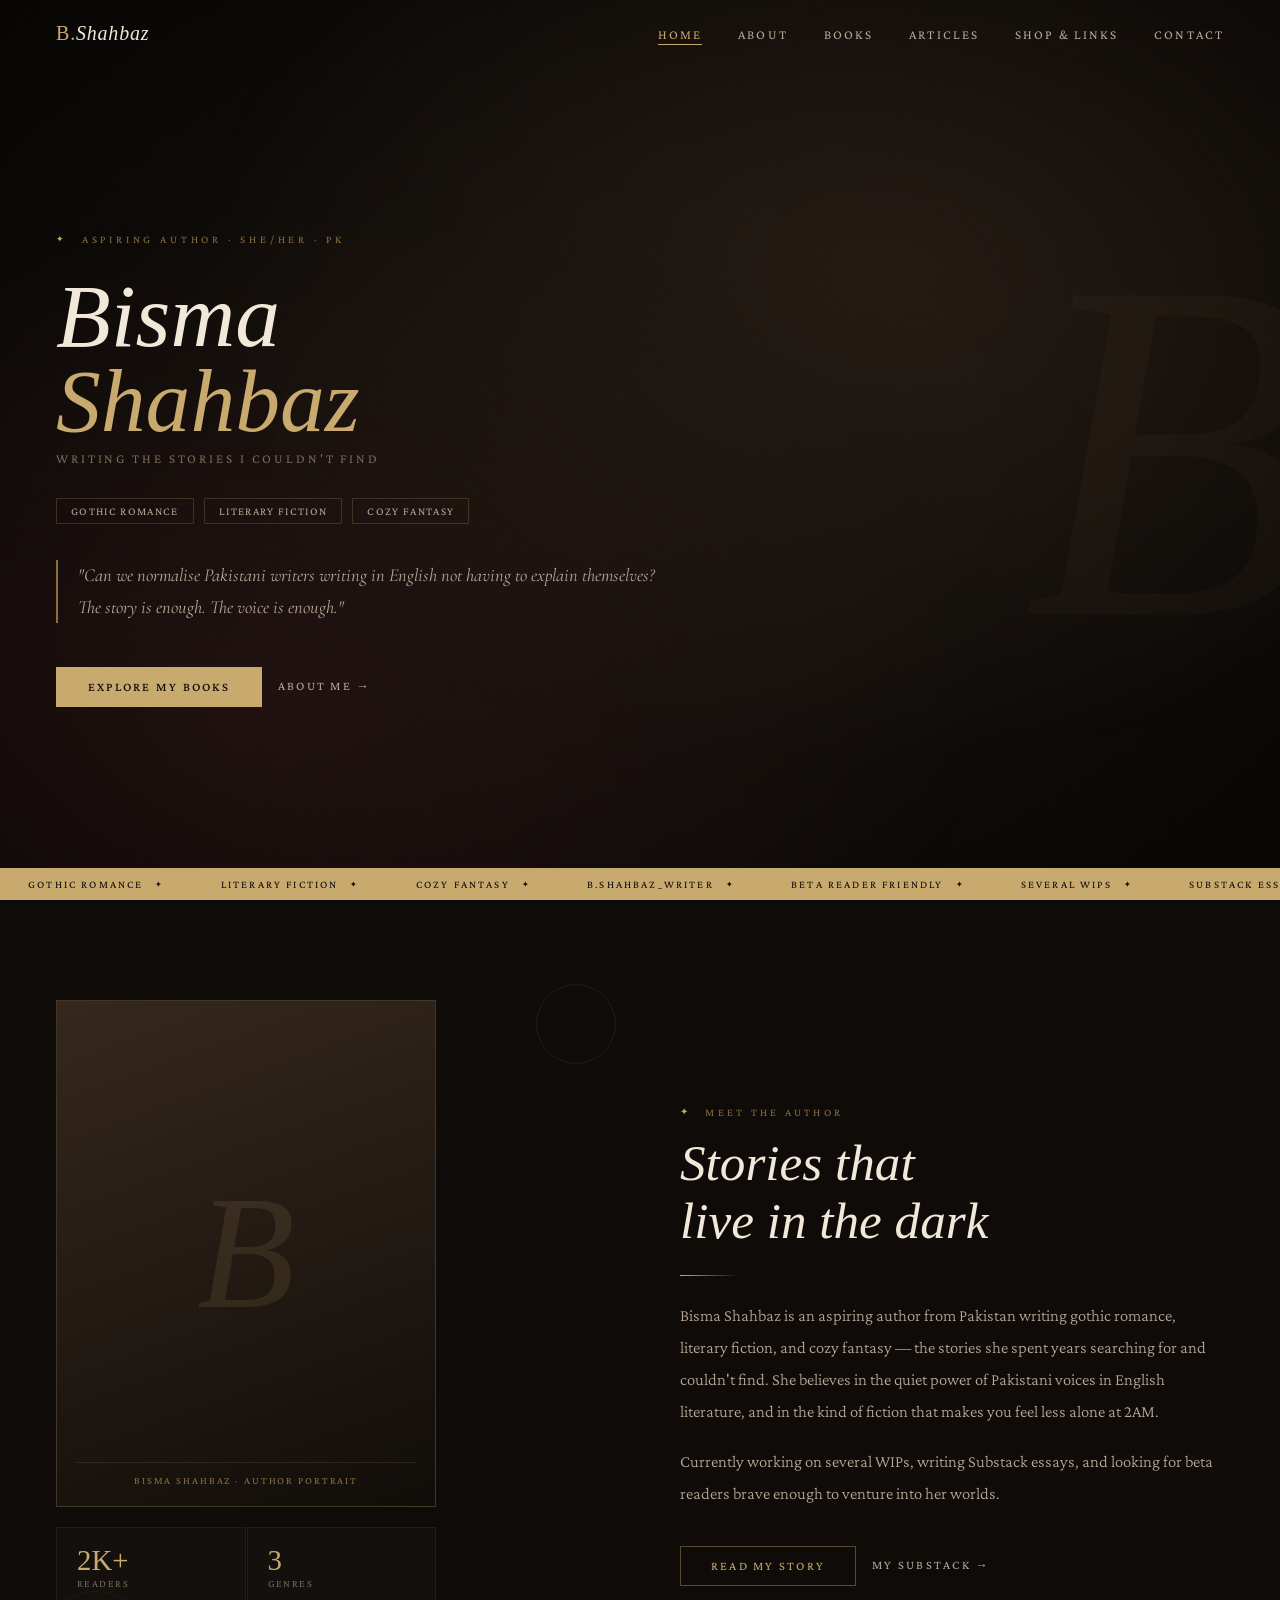
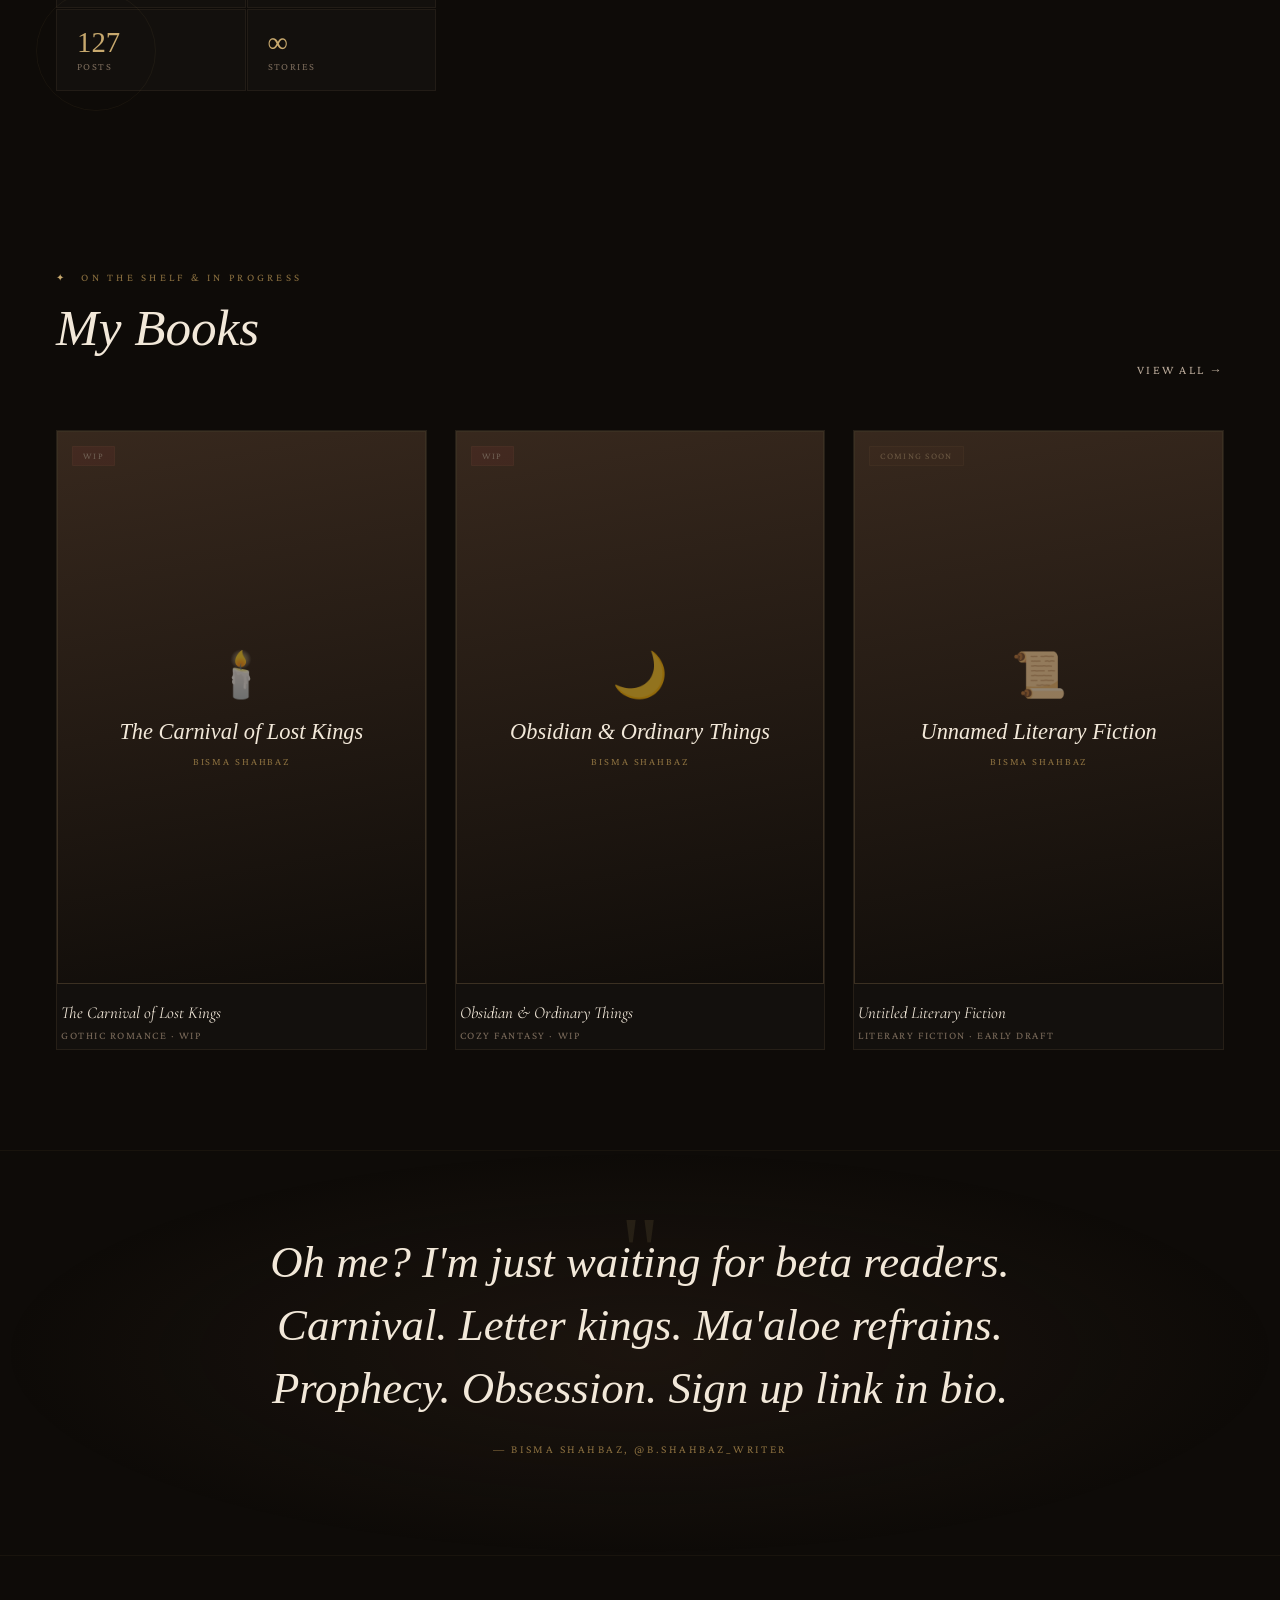
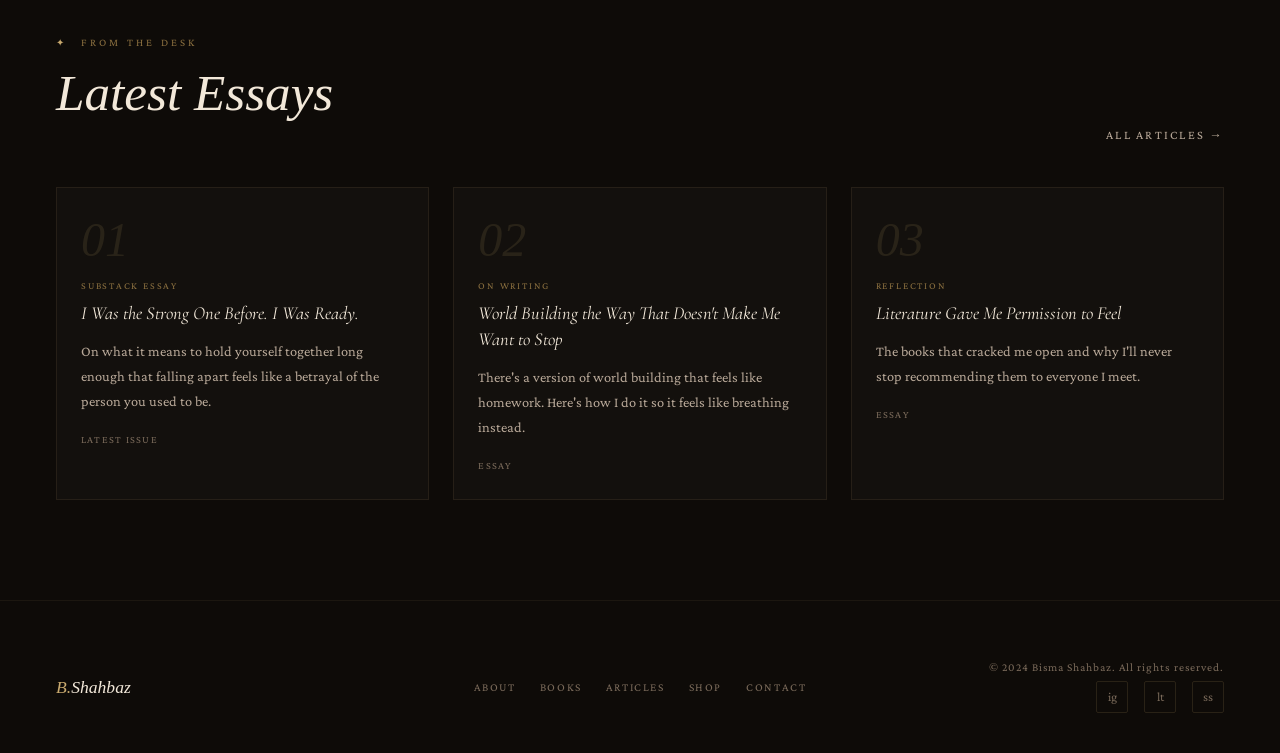
==== index.html @ bdb2afc2 "Add files via upload" ====
<!DOCTYPE html>
<html lang="en">
<head>
<meta charset="UTF-8">
<meta name="viewport" content="width=device-width, initial-scale=1.0">
<title>Bisma Shahbaz — Author</title>
<meta name="description" content="Bisma Shahbaz — Author of gothic romance, literary fiction & cozy fantasy. Writing the stories she couldn't find.">
<link rel="stylesheet" href="style.css">
<style>
/* ── HERO ── */
.hero {
  min-height: 100vh;
  display: flex; align-items: center;
  position: relative; overflow: hidden;
  padding: 120px 56px 80px;
}
.hero-bg {
  position: absolute; inset: 0; z-index: 0;
  background:
    radial-gradient(ellipse at 70% 30%, rgba(61,43,31,0.45) 0%, transparent 55%),
    radial-gradient(ellipse at 20% 80%, rgba(107,45,45,0.2) 0%, transparent 50%);
}
.hero-ornament {
  position: absolute; right: 0; top: 0; bottom: 0; width: 48%;
  z-index: 0; overflow: hidden;
}
.hero-ornament-inner {
  position: absolute; inset: 0;
  background: linear-gradient(135deg, rgba(61,43,31,0.3) 0%, rgba(14,11,8,0.8) 100%);
}
/* Large decorative letter */
.hero-deco-letter {
  position: absolute; right: -40px; top: 50%; transform: translateY(-50%);
  font-family: var(--font-display);
  font-size: 38vw; font-style: italic; line-height: 1;
  color: rgba(200,169,110,0.03); user-select: none; pointer-events: none;
  z-index: 0;
}
.hero-content { position: relative; z-index: 2; max-width: 620px; }
.hero-eyebrow {
  font-size: 0.68rem; letter-spacing: 0.35em; text-transform: uppercase;
  color: var(--gold-dim); display: flex; align-items: center; gap: 14px;
  margin-bottom: 28px; opacity: 0; animation: fadeUp 0.8s 0.2s forwards;
}
.hero-eyebrow::before { content: '✦'; color: var(--gold); font-size: 0.55rem; }
.hero-name {
  font-family: var(--font-display);
  font-size: clamp(3.5rem, 7vw, 7rem);
  font-style: italic; font-weight: 400; line-height: 0.95;
  color: var(--parchment); margin-bottom: 8px;
  opacity: 0; animation: fadeUp 0.9s 0.35s forwards;
}
.hero-name span { color: var(--gold); display: block; }
.hero-tagline {
  font-size: 0.82rem; letter-spacing: 0.22em; text-transform: uppercase;
  color: var(--text-dim); margin-bottom: 32px;
  opacity: 0; animation: fadeUp 0.7s 0.5s forwards;
}
.hero-genres {
  display: flex; gap: 10px; flex-wrap: wrap; margin-bottom: 36px;
  opacity: 0; animation: fadeUp 0.7s 0.65s forwards;
}
.genre-tag {
  font-size: 0.7rem; letter-spacing: 0.12em; text-transform: uppercase;
  border: 1px solid rgba(200,169,110,0.22); color: var(--text-mid);
  padding: 6px 14px; border-radius: 1px; transition: all 0.3s;
}
.genre-tag:hover { border-color: var(--gold); color: var(--gold); }
.hero-quote {
  font-family: var(--font-serif); font-style: italic;
  font-size: 1.15rem; color: var(--text-mid); line-height: 1.7;
  border-left: 2px solid var(--gold-dim); padding-left: 20px;
  margin-bottom: 44px;
  opacity: 0; animation: fadeUp 0.7s 0.8s forwards;
}
.hero-actions {
  display: flex; gap: 16px; align-items: center;
  opacity: 0; animation: fadeUp 0.7s 0.95s forwards;
}

/* Scrolling marquee strip */
.marquee-strip {
  position: absolute; bottom: 0; left: 0; right: 0; z-index: 2;
  background: var(--gold); padding: 10px 0; overflow: hidden;
}
.marquee-inner {
  display: flex; gap: 0; white-space: nowrap;
  animation: marquee 22s linear infinite;
}
.marquee-item {
  font-size: 0.68rem; letter-spacing: 0.2em; text-transform: uppercase;
  color: var(--ink); padding: 0 28px; font-family: var(--font-body);
  display: flex; align-items: center; gap: 12px;
}
.marquee-item::after { content: '✦'; font-size: 0.5rem; }
@keyframes marquee { from { transform: translateX(0); } to { transform: translateX(-50%); } }

/* ── INTRO STRIP ── */
.intro { padding: 100px 56px; display: grid; grid-template-columns: 1fr 1fr; gap: 80px; align-items: center; }
.intro-visual { position: relative; }
.intro-frame {
  width: 100%; aspect-ratio: 3/4; max-width: 380px;
  background: var(--ink-soft);
  border: 1px solid rgba(200,169,110,0.15);
  position: relative; overflow: hidden;
}
.intro-frame-inner {
  position: absolute; inset: 0;
  background: linear-gradient(160deg, rgba(61,43,31,0.6) 0%, rgba(14,11,8,0.9) 100%);
  display: flex; align-items: center; justify-content: center;
}
.intro-frame-letter {
  font-family: var(--font-display);
  font-size: 10rem; font-style: italic; color: rgba(200,169,110,0.12);
  line-height: 1; user-select: none;
}
.intro-frame-label {
  position: absolute; bottom: 20px; left: 20px; right: 20px;
  font-size: 0.65rem; letter-spacing: 0.18em; text-transform: uppercase;
  color: var(--gold-dim); text-align: center;
  border-top: 1px solid rgba(200,169,110,0.15); padding-top: 12px;
}
.intro-accent {
  position: absolute; top: -16px; right: -16px;
  width: 80px; height: 80px;
  border: 1px solid rgba(200,169,110,0.12);
  border-radius: 50%;
}
.intro-accent2 {
  position: absolute; bottom: -20px; left: -20px;
  width: 120px; height: 120px;
  border: 1px solid rgba(200,169,110,0.06);
  border-radius: 50%;
}
.intro-stats {
  display: grid; grid-template-columns: 1fr 1fr; gap: 1px;
  margin-top: 20px; max-width: 380px;
}
.intro-stat {
  background: rgba(255,255,255,0.025);
  border: 1px solid rgba(200,169,110,0.08);
  padding: 18px 20px;
}
.intro-stat-num {
  font-family: var(--font-display);
  font-size: 1.8rem; color: var(--gold); line-height: 1;
}
.intro-stat-label {
  font-size: 0.65rem; letter-spacing: 0.14em; text-transform: uppercase;
  color: var(--text-dim); margin-top: 4px;
}

/* ── FEATURED BOOKS ── */
.featured { padding: 80px 56px 100px; }
.featured-header { display: flex; align-items: flex-end; justify-content: space-between; margin-bottom: 52px; }
.books-row { display: grid; grid-template-columns: repeat(3,1fr); gap: 28px; }
.book-card { padding: 0; overflow: hidden; cursor: pointer; }
.book-cover {
  width: 100%; aspect-ratio: 2/3;
  background: var(--ink-soft);
  position: relative; overflow: hidden;
  border: 1px solid rgba(200,169,110,0.1);
  transition: all 0.4s;
}
.book-card:hover .book-cover { border-color: rgba(200,169,110,0.3); }
.book-cover-inner {
  position: absolute; inset: 0;
  display: flex; flex-direction: column; align-items: center; justify-content: center;
  padding: 28px;
  background: linear-gradient(170deg, rgba(61,43,31,0.7) 0%, rgba(14,11,8,0.95) 100%);
  transition: all 0.4s;
}
.book-card:hover .book-cover-inner { background: linear-gradient(170deg, rgba(61,43,31,0.5) 0%, rgba(14,11,8,0.85) 100%); }
.book-cover-ornament {
  font-size: 2.8rem; margin-bottom: 16px; opacity: 0.5;
}
.book-cover-title {
  font-family: var(--font-display);
  font-size: 1.4rem; font-style: italic;
  color: var(--parchment); text-align: center; line-height: 1.3;
  margin-bottom: 10px;
}
.book-cover-author {
  font-size: 0.65rem; letter-spacing: 0.18em; text-transform: uppercase;
  color: var(--gold-dim);
}
.book-status {
  position: absolute; top: 14px; left: 14px;
  font-size: 0.58rem; letter-spacing: 0.14em; text-transform: uppercase;
  padding: 4px 10px; border-radius: 1px; font-family: var(--font-body);
}
.status-published { background: var(--gold); color: var(--ink); }
.status-wip { background: rgba(107,45,45,0.7); color: var(--parchment); border: 1px solid rgba(200,169,110,0.15); }
.status-upcoming { background: rgba(61,43,31,0.8); color: var(--gold-light); border: 1px solid rgba(200,169,110,0.15); }

.book-info { padding: 18px 4px 8px; }
.book-title { font-family: var(--font-serif); font-size: 1.05rem; font-style: italic; color: var(--parchment); margin-bottom: 6px; }
.book-genre { font-size: 0.68rem; letter-spacing: 0.14em; text-transform: uppercase; color: var(--text-dim); }

/* ── QUOTE SECTION ── */
.quote-section {
  padding: 100px 56px;
  text-align: center;
  position: relative;
  border-top: 1px solid rgba(200,169,110,0.06);
  border-bottom: 1px solid rgba(200,169,110,0.06);
}
.quote-section::before {
  content: '';
  position: absolute; inset: 0; z-index: 0;
  background: radial-gradient(ellipse at center, rgba(61,43,31,0.3) 0%, transparent 70%);
}
.big-quote {
  position: relative; z-index: 1;
  font-family: var(--font-display);
  font-size: clamp(1.6rem, 3.5vw, 3rem);
  font-style: italic; color: var(--parchment);
  line-height: 1.4; max-width: 820px; margin: 0 auto 24px;
}
.big-quote-mark {
  font-size: 6rem; color: rgba(200,169,110,0.12); line-height: 0;
  display: block; margin-bottom: -20px;
  font-family: var(--font-display);
}
.quote-attr {
  position: relative; z-index: 1;
  font-size: 0.72rem; letter-spacing: 0.22em; text-transform: uppercase; color: var(--gold-dim);
}

/* ── LATEST ARTICLE ── */
.latest { padding: 80px 56px 100px; }
.latest-header { display: flex; align-items: flex-end; justify-content: space-between; margin-bottom: 44px; }
.article-preview {
  display: grid; grid-template-columns: 1fr 1fr 1fr; gap: 24px;
}
.article-card { padding: 28px 24px; }
.article-num {
  font-family: var(--font-display); font-size: 3rem; line-height: 1;
  color: rgba(200,169,110,0.12); margin-bottom: 16px;
  font-style: italic;
}
.article-tag {
  font-size: 0.62rem; letter-spacing: 0.18em; text-transform: uppercase;
  color: var(--gold-dim); margin-bottom: 10px;
}
.article-title {
  font-family: var(--font-serif); font-size: 1.15rem; font-style: italic;
  color: var(--parchment); line-height: 1.4; margin-bottom: 12px;
}
.article-excerpt { font-size: 0.9rem; line-height: 1.75; color: var(--text-mid); margin-bottom: 20px; }
.article-date { font-size: 0.65rem; letter-spacing: 0.12em; text-transform: uppercase; color: var(--text-dim); }

@keyframes fadeUp {
  from { opacity: 0; transform: translateY(24px); }
  to   { opacity: 1; transform: translateY(0); }
}

@media (max-width: 900px) {
  .hero { padding: 120px 24px 100px; }
  .intro { grid-template-columns: 1fr; padding: 60px 24px; gap: 40px; }
  .intro-frame { max-width: 100%; }
  .books-row { grid-template-columns: 1fr 1fr; }
  .article-preview { grid-template-columns: 1fr; }
  .featured, .latest, .quote-section { padding-left: 24px; padding-right: 24px; }
  .featured-header, .latest-header { flex-direction: column; align-items: flex-start; gap: 16px; }
}
@media (max-width: 560px) {
  .books-row { grid-template-columns: 1fr; }
}
</style>
</head>
<body>




<!-- NAV -->
<nav id="mainNav">
  <a href="index.html" class="nav-logo"><span>B.</span>Shahbaz</a>
  <ul class="nav-links">
    <li><a href="index.html" class="active">Home</a></li>
    <li><a href="about.html">About</a></li>
    <li><a href="books.html">Books</a></li>
    <li><a href="articles.html">Articles</a></li>
    <li><a href="shop.html">Shop & Links</a></li>
    <li><a href="contact.html">Contact</a></li>
  </ul>
  <button class="nav-menu-toggle" id="navToggle" aria-label="Menu">
    <span></span><span></span><span></span>
  </button>
</nav>

<div class="nav-mobile" id="mobileNav">
  <button class="nav-mobile-close" id="mobileClose">✕</button>
  <a href="index.html">Home</a>
  <a href="about.html">About</a>
  <a href="books.html">Books</a>
  <a href="articles.html">Articles</a>
  <a href="shop.html">Shop & Links</a>
  <a href="contact.html">Contact</a>
</div>

<div class="page-wrap">

<!-- ── HERO ── -->
<section class="hero">
  <div class="hero-bg"></div>
  <div class="hero-deco-letter">B</div>
  <div class="hero-content">
    <div class="hero-eyebrow">Aspiring Author · she/her · PK</div>
    <h1 class="hero-name">
      Bisma
      <span>Shahbaz</span>
    </h1>
    <div class="hero-tagline">Writing the stories I couldn't find</div>
    <div class="hero-genres">
      <span class="genre-tag">Gothic Romance</span>
      <span class="genre-tag">Literary Fiction</span>
      <span class="genre-tag">Cozy Fantasy</span>
    </div>
    <blockquote class="hero-quote">
      "Can we normalise Pakistani writers writing in English not having to explain themselves? The story is enough. The voice is enough."
    </blockquote>
    <div class="hero-actions">
      <a href="books.html" class="btn btn-gold">Explore My Books</a>
      <a href="about.html" class="btn btn-ghost">About Me →</a>
    </div>
  </div>

  <div class="marquee-strip">
    <div class="marquee-inner">
      <!-- Duplicated for seamless loop -->
      <span class="marquee-item">Gothic Romance</span>
      <span class="marquee-item">Literary Fiction</span>
      <span class="marquee-item">Cozy Fantasy</span>
      <span class="marquee-item">b.shahbaz_writer</span>
      <span class="marquee-item">Beta Reader Friendly</span>
      <span class="marquee-item">Several WIPs</span>
      <span class="marquee-item">Substack Essays</span>
      <span class="marquee-item">ARC Reviews</span>
      <span class="marquee-item">Gothic Romance</span>
      <span class="marquee-item">Literary Fiction</span>
      <span class="marquee-item">Cozy Fantasy</span>
      <span class="marquee-item">b.shahbaz_writer</span>
      <span class="marquee-item">Beta Reader Friendly</span>
      <span class="marquee-item">Several WIPs</span>
      <span class="marquee-item">Substack Essays</span>
      <span class="marquee-item">ARC Reviews</span>
    </div>
  </div>
</section>

<!-- ── INTRO ── -->
<section class="intro">
  <div class="intro-visual fade-up">
    <div class="intro-frame">
      <div class="intro-frame-inner">
        <div class="intro-frame-letter">B</div>
      </div>
      <div class="intro-frame-label">Bisma Shahbaz · Author Portrait</div>
    </div>
    <div class="intro-accent"></div>
    <div class="intro-accent2"></div>
    <div class="intro-stats">
      <div class="intro-stat">
        <div class="intro-stat-num">2K+</div>
        <div class="intro-stat-label">Readers</div>
      </div>
      <div class="intro-stat">
        <div class="intro-stat-num">3</div>
        <div class="intro-stat-label">Genres</div>
      </div>
      <div class="intro-stat">
        <div class="intro-stat-num">127</div>
        <div class="intro-stat-label">Posts</div>
      </div>
      <div class="intro-stat">
        <div class="intro-stat-num">∞</div>
        <div class="intro-stat-label">Stories</div>
      </div>
    </div>
  </div>
  <div class="fade-up fade-up-delay-2">
    <div class="section-eyebrow">Meet the Author</div>
    <h2 class="section-title">Stories that<br>live in the dark</h2>
    <div class="section-divider"></div>
    <p class="section-body">Bisma Shahbaz is an aspiring author from Pakistan writing gothic romance, literary fiction, and cozy fantasy — the stories she spent years searching for and couldn't find. She believes in the quiet power of Pakistani voices in English literature, and in the kind of fiction that makes you feel less alone at 2AM.</p>
    <p class="section-body" style="margin-top:18px">Currently working on several WIPs, writing Substack essays, and looking for beta readers brave enough to venture into her worlds.</p>
    <div style="margin-top:36px; display:flex; gap:16px; flex-wrap:wrap;">
      <a href="about.html" class="btn btn-outline">Read My Story</a>
      <a href="articles.html" class="btn btn-ghost">My Substack →</a>
    </div>
  </div>
</section>

<!-- ── FEATURED BOOKS ── -->
<section class="featured">
  <div class="featured-header">
    <div>
      <div class="section-eyebrow">On the Shelf & In Progress</div>
      <h2 class="section-title">My Books</h2>
    </div>
    <a href="books.html" class="btn btn-ghost fade-up">View All →</a>
  </div>
  <div class="books-row">
    <div class="book-card card fade-up">
      <div class="book-cover">
        <span class="book-status status-wip">WIP</span>
        <div class="book-cover-inner">
          <div class="book-cover-ornament">🕯️</div>
          <div class="book-cover-title">The Carnival of Lost Kings</div>
          <div class="book-cover-author">Bisma Shahbaz</div>
        </div>
      </div>
      <div class="book-info">
        <div class="book-title">The Carnival of Lost Kings</div>
        <div class="book-genre">Gothic Romance · WIP</div>
      </div>
    </div>
    <div class="book-card card fade-up fade-up-delay-2">
      <div class="book-cover">
        <span class="book-status status-wip">WIP</span>
        <div class="book-cover-inner">
          <div class="book-cover-ornament">🌙</div>
          <div class="book-cover-title">Obsidian & Ordinary Things</div>
          <div class="book-cover-author">Bisma Shahbaz</div>
        </div>
      </div>
      <div class="book-info">
        <div class="book-title">Obsidian & Ordinary Things</div>
        <div class="book-genre">Cozy Fantasy · WIP</div>
      </div>
    </div>
    <div class="book-card card fade-up fade-up-delay-3">
      <div class="book-cover">
        <span class="book-status status-upcoming">Coming Soon</span>
        <div class="book-cover-inner">
          <div class="book-cover-ornament">📜</div>
          <div class="book-cover-title">Unnamed Literary Fiction</div>
          <div class="book-cover-author">Bisma Shahbaz</div>
        </div>
      </div>
      <div class="book-info">
        <div class="book-title">Untitled Literary Fiction</div>
        <div class="book-genre">Literary Fiction · Early Draft</div>
      </div>
    </div>
  </div>
</section>

<!-- ── QUOTE ── -->
<section class="quote-section fade-up">
  <span class="big-quote-mark">"</span>
  <p class="big-quote">Oh me? I'm just waiting for beta readers. Carnival. Letter kings. Ma'aloe refrains. Prophecy. Obsession. Sign up link in bio.</p>
  <div class="quote-attr">— Bisma Shahbaz, @b.shahbaz_writer</div>
</section>

<!-- ── LATEST ARTICLES ── -->
<section class="latest">
  <div class="latest-header">
    <div>
      <div class="section-eyebrow">From the Desk</div>
      <h2 class="section-title">Latest Essays</h2>
    </div>
    <a href="articles.html" class="btn btn-ghost fade-up">All Articles →</a>
  </div>
  <div class="article-preview">
    <div class="article-card card fade-up">
      <div class="article-num">01</div>
      <div class="article-tag">Substack Essay</div>
      <div class="article-title">I Was the Strong One Before. I Was Ready.</div>
      <p class="article-excerpt">On what it means to hold yourself together long enough that falling apart feels like a betrayal of the person you used to be.</p>
      <div class="article-date">Latest Issue</div>
    </div>
    <div class="article-card card fade-up fade-up-delay-2">
      <div class="article-num">02</div>
      <div class="article-tag">On Writing</div>
      <div class="article-title">World Building the Way That Doesn't Make Me Want to Stop</div>
      <p class="article-excerpt">There's a version of world building that feels like homework. Here's how I do it so it feels like breathing instead.</p>
      <div class="article-date">Essay</div>
    </div>
    <div class="article-card card fade-up fade-up-delay-3">
      <div class="article-num">03</div>
      <div class="article-tag">Reflection</div>
      <div class="article-title">Literature Gave Me Permission to Feel</div>
      <p class="article-excerpt">The books that cracked me open and why I'll never stop recommending them to everyone I meet.</p>
      <div class="article-date">Essay</div>
    </div>
  </div>
</section>

</div><!-- .page-wrap -->

<!-- FOOTER -->
<footer>
  <a href="index.html" class="footer-logo"><span>B.</span>Shahbaz</a>
  <div class="footer-links">
    <a href="about.html">About</a>
    <a href="books.html">Books</a>
    <a href="articles.html">Articles</a>
    <a href="shop.html">Shop</a>
    <a href="contact.html">Contact</a>
  </div>
  <div>
    <div class="footer-copy">© 2024 Bisma Shahbaz. All rights reserved.</div>
    <div class="footer-socials">
      <a href="https://instagram.com/b.shahbaz_writer" target="_blank" title="Instagram">ig</a>
      <a href="https://linktr.ee/BismaShahbazWriter" target="_blank" title="Linktree">lt</a>
      <a href="shop.html" title="Substack">ss</a>
    </div>
  </div>
</footer>

<script src="main.js"></script>
</body>
</html>
---- style.css ----
@import url('https://fonts.googleapis.com/css2?family=Cormorant+Garamond:ital,wght@0,300;0,400;0,500;0,600;1,300;1,400;1,600&family=IM+Fell+English:ital@0;1&family=Crimson+Pro:ital,wght@0,300;0,400;1,300;1,400&display=swap');

/* ══════════════════════════════════════
   ROOT & RESET
══════════════════════════════════════ */
*, *::before, *::after { margin: 0; padding: 0; box-sizing: border-box; }

:root {
  --ink:        #0e0b08;
  --ink-mid:    #1c1612;
  --ink-soft:   #2a221a;
  --brown:      #3d2b1f;
  --brown-mid:  #5c3d2e;
  --brown-light:#8b6150;
  --parchment:  #f2e8d9;
  --parchment-dark: #e0d0bb;
  --parchment-warm: #d4bfa0;
  --gold:       #c8a96e;
  --gold-light: #e2c99a;
  --gold-dim:   #8a6f3f;
  --text:       #e8ddd0;
  --text-mid:   #b8a898;
  --text-dim:   #7a6a5a;
  --red-dim:    #6b2d2d;

  --font-display: 'IM Fell English', serif;
  --font-serif:   'Cormorant Garamond', serif;
  --font-body:    'Crimson Pro', serif;
}

html { scroll-behavior: smooth; }

body {
  font-family: var(--font-body);
  background: var(--ink);
  color: var(--text);
  overflow-x: hidden;
  min-height: 100vh;
  cursor: none;
  position: relative;
}

/* Paper texture overlay */
body::before {
  content: '';
  position: fixed; inset: 0; z-index: 0; pointer-events: none;
  background-image:
    url("data:image/svg+xml,%3Csvg xmlns='http://www.w3.org/2000/svg' width='400' height='400'%3E%3Cfilter id='noise'%3E%3CfeTurbulence type='fractalNoise' baseFrequency='0.75' numOctaves='4' stitchTiles='stitch'/%3E%3CfeColorMatrix type='saturate' values='0'/%3E%3C/filter%3E%3Crect width='400' height='400' filter='url(%23noise)' opacity='0.045'/%3E%3C/svg%3E");
  opacity: 1;
}

/* Vignette */
body::after {
  content: '';
  position: fixed; inset: 0; z-index: 0; pointer-events: none;
  background: radial-gradient(ellipse at center, transparent 40%, rgba(0,0,0,0.55) 100%);
}

/* ══════════════════════════════════════
   NAV
══════════════════════════════════════ */
nav {
  position: fixed; top: 0; left: 0; right: 0; z-index: 500;
  display: flex; align-items: center; justify-content: space-between;
  padding: 22px 56px;
  transition: all 0.4s ease;
}
nav::after {
  content: '';
  position: absolute; bottom: 0; left: 56px; right: 56px; height: 1px;
  background: linear-gradient(to right, transparent, rgba(200,169,110,0.2), transparent);
  opacity: 0; transition: opacity 0.4s;
}
nav.scrolled {
  background: rgba(14,11,8,0.94);
  backdrop-filter: blur(16px);
  padding: 14px 56px;
}
nav.scrolled::after { opacity: 1; }

.nav-logo {
  font-family: var(--font-display);
  font-size: 1.25rem;
  color: var(--parchment);
  text-decoration: none;
  letter-spacing: 0.04em;
  font-style: italic;
}
.nav-logo span { color: var(--gold); font-style: normal; }

.nav-links {
  display: flex; gap: 36px; list-style: none; align-items: center;
}
.nav-links a {
  font-family: var(--font-body);
  font-size: 0.82rem;
  letter-spacing: 0.16em;
  text-transform: uppercase;
  color: var(--text-mid);
  text-decoration: none;
  position: relative;
  transition: color 0.3s;
}
.nav-links a::after {
  content: '';
  position: absolute; bottom: -3px; left: 0; right: 0; height: 1px;
  background: var(--gold);
  transform: scaleX(0); transform-origin: left;
  transition: transform 0.3s;
}
.nav-links a:hover, .nav-links a.active { color: var(--gold); }
.nav-links a:hover::after, .nav-links a.active::after { transform: scaleX(1); }

.nav-menu-toggle {
  display: none; flex-direction: column; gap: 5px; cursor: pointer;
  background: none; border: none; padding: 4px;
}
.nav-menu-toggle span {
  display: block; width: 24px; height: 1px; background: var(--gold);
  transition: all 0.3s;
}

/* Mobile nav */
.nav-mobile {
  display: none; position: fixed; inset: 0; z-index: 499;
  background: rgba(14,11,8,0.97); backdrop-filter: blur(20px);
  flex-direction: column; align-items: center; justify-content: center; gap: 36px;
}
.nav-mobile.open { display: flex; }
.nav-mobile a {
  font-family: var(--font-display);
  font-size: 2rem; font-style: italic;
  color: var(--parchment); text-decoration: none;
  transition: color 0.3s;
}
.nav-mobile a:hover { color: var(--gold); }
.nav-mobile-close {
  position: absolute; top: 24px; right: 32px;
  background: none; border: none; color: var(--gold);
  font-size: 1.5rem; cursor: pointer;
}

/* ══════════════════════════════════════
   PAGE WRAPPER
══════════════════════════════════════ */
.page-wrap { position: relative; z-index: 1; }

/* ══════════════════════════════════════
   SECTION COMMONS
══════════════════════════════════════ */
.section-eyebrow {
  font-size: 0.68rem; letter-spacing: 0.3em; text-transform: uppercase;
  color: var(--gold-dim); display: flex; align-items: center; gap: 14px;
  margin-bottom: 16px;
}
.section-eyebrow::before {
  content: '✦'; font-size: 0.6rem; color: var(--gold);
}
.section-title {
  font-family: var(--font-display);
  font-size: clamp(2.4rem, 4vw, 3.8rem);
  font-weight: 400; line-height: 1.15;
  color: var(--parchment); font-style: italic;
  margin-bottom: 20px;
}
.section-divider {
  width: 60px; height: 1px;
  background: linear-gradient(to right, var(--gold), transparent);
  margin: 24px 0;
}
.section-body {
  font-size: 1.05rem; line-height: 1.9;
  color: var(--text-mid); font-weight: 300;
}

/* ══════════════════════════════════════
   BUTTONS
══════════════════════════════════════ */
.btn {
  display: inline-block;
  font-family: var(--font-body);
  font-size: 0.78rem; letter-spacing: 0.18em; text-transform: uppercase;
  text-decoration: none; border: none; cursor: pointer;
  transition: all 0.3s;
}
.btn-gold {
  background: var(--gold); color: var(--ink);
  padding: 13px 32px; font-weight: 500;
}
.btn-gold:hover { background: var(--gold-light); transform: translateY(-2px); }
.btn-outline {
  border: 1px solid rgba(200,169,110,0.4); color: var(--gold);
  padding: 12px 30px; background: transparent;
}
.btn-outline:hover { border-color: var(--gold); background: rgba(200,169,110,0.07); }
.btn-ghost {
  color: var(--text-mid); padding: 0;
  display: inline-flex; align-items: center; gap: 8px;
}
.btn-ghost:hover { color: var(--gold); gap: 14px; }

/* ══════════════════════════════════════
   PAGE HERO (inner pages)
══════════════════════════════════════ */
.page-hero {
  padding: 160px 56px 80px;
  position: relative; overflow: hidden;
  border-bottom: 1px solid rgba(200,169,110,0.08);
}
.page-hero-bg {
  position: absolute; inset: 0; z-index: 0;
  background: radial-gradient(ellipse at 60% 40%, rgba(61,43,31,0.6) 0%, transparent 70%);
}
.page-hero-content { position: relative; z-index: 1; max-width: 680px; }
.page-hero h1 {
  font-family: var(--font-display);
  font-size: clamp(3rem, 6vw, 5.5rem);
  font-style: italic; font-weight: 400;
  color: var(--parchment); line-height: 1.05;
  margin-bottom: 20px;
}
.page-hero p {
  font-size: 1.1rem; line-height: 1.85;
  color: var(--text-mid); font-weight: 300; max-width: 520px;
}

/* ══════════════════════════════════════
   FOOTER
══════════════════════════════════════ */
footer {
  position: relative; z-index: 1;
  padding: 60px 56px 40px;
  border-top: 1px solid rgba(200,169,110,0.08);
  display: grid; grid-template-columns: 1fr auto 1fr; align-items: center; gap: 40px;
}
.footer-logo {
  font-family: var(--font-display);
  font-size: 1.1rem; font-style: italic;
  color: var(--parchment); text-decoration: none;
}
.footer-logo span { color: var(--gold); }
.footer-links { display: flex; gap: 24px; justify-content: center; }
.footer-links a {
  font-size: 0.72rem; letter-spacing: 0.14em; text-transform: uppercase;
  color: var(--text-dim); text-decoration: none; transition: color 0.2s;
}
.footer-links a:hover { color: var(--gold); }
.footer-copy {
  font-size: 0.72rem; letter-spacing: 0.08em;
  color: var(--text-dim); text-align: right;
}
.footer-socials { display: flex; gap: 16px; justify-content: flex-end; margin-top: 8px; }
.footer-socials a {
  width: 32px; height: 32px; border: 1px solid rgba(200,169,110,0.15);
  display: flex; align-items: center; justify-content: center;
  color: var(--text-dim); text-decoration: none; font-size: 0.8rem;
  transition: all 0.2s; border-radius: 2px;
}
.footer-socials a:hover { border-color: var(--gold); color: var(--gold); }

/* ══════════════════════════════════════
   CARD COMMONS
══════════════════════════════════════ */
.card {
  background: rgba(255,255,255,0.025);
  border: 1px solid rgba(200,169,110,0.1);
  transition: all 0.4s ease;
}
.card:hover {
  background: rgba(255,255,255,0.04);
  border-color: rgba(200,169,110,0.25);
  transform: translateY(-4px);
}

/* ══════════════════════════════════════
   FADE IN ANIMATION
══════════════════════════════════════ */
.fade-up { opacity: 0; transform: translateY(28px); transition: opacity 0.8s ease, transform 0.8s ease; }
.fade-up.visible { opacity: 1; transform: translateY(0); }
.fade-up-delay-1 { transition-delay: 0.1s; }
.fade-up-delay-2 { transition-delay: 0.2s; }
.fade-up-delay-3 { transition-delay: 0.3s; }
.fade-up-delay-4 { transition-delay: 0.4s; }
.fade-up-delay-5 { transition-delay: 0.5s; }

/* ══════════════════════════════════════
   RESPONSIVE
══════════════════════════════════════ */
@media (max-width: 768px) {
  nav { padding: 18px 24px; }
  nav.scrolled { padding: 12px 24px; }
  .nav-links { display: none; }
  .nav-menu-toggle { display: flex; }
  .page-hero { padding: 120px 24px 60px; }
  footer { grid-template-columns: 1fr; gap: 24px; padding: 40px 24px 28px; }
  .footer-copy, .footer-socials { text-align: left; justify-content: flex-start; }
}

/* ══════════════════════════════════════
   SCROLLBAR
══════════════════════════════════════ */
::-webkit-scrollbar { width: 4px; }
::-webkit-scrollbar-track { background: var(--ink); }
::-webkit-scrollbar-thumb { background: var(--brown-mid); border-radius: 2px; }
::-webkit-scrollbar-thumb:hover { background: var(--gold-dim); }

/* ══════════════════════════════════════
   SELECTION
══════════════════════════════════════ */
::selection { background: rgba(200,169,110,0.25); color: var(--parchment); }
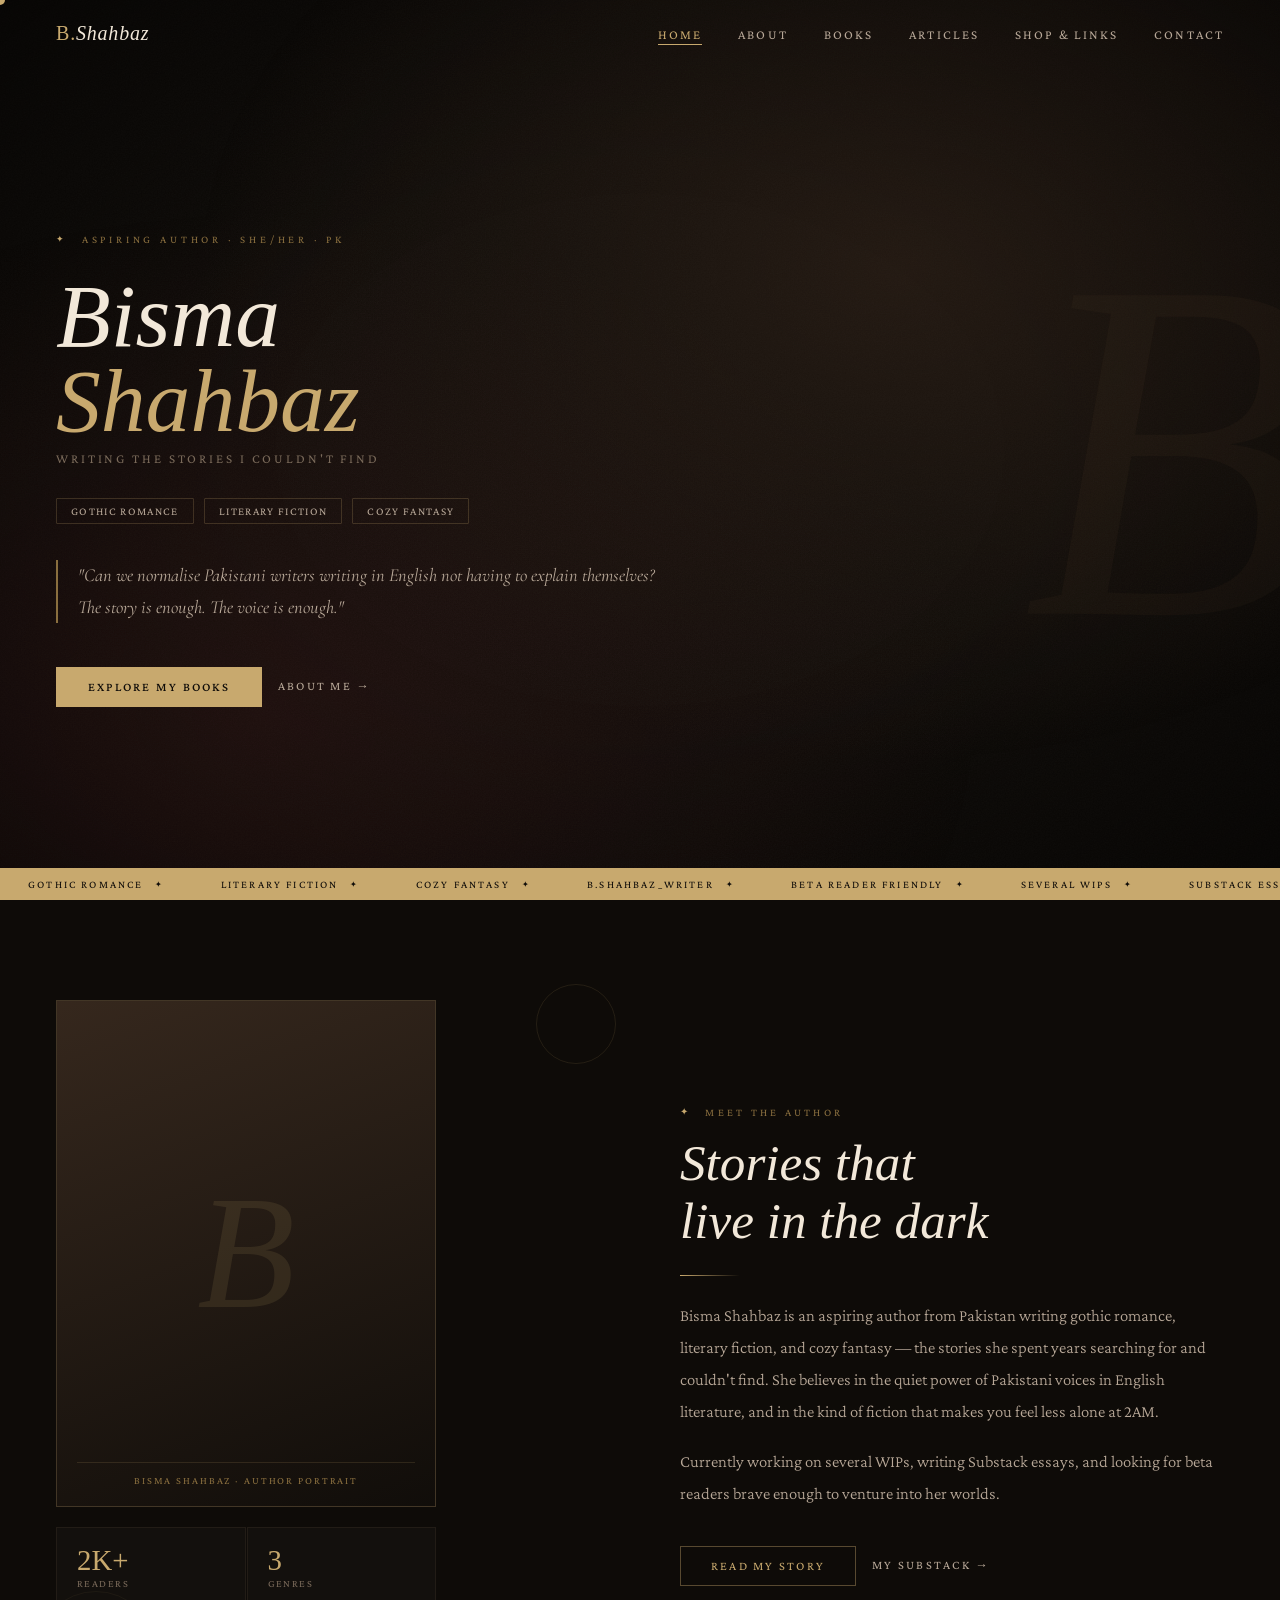
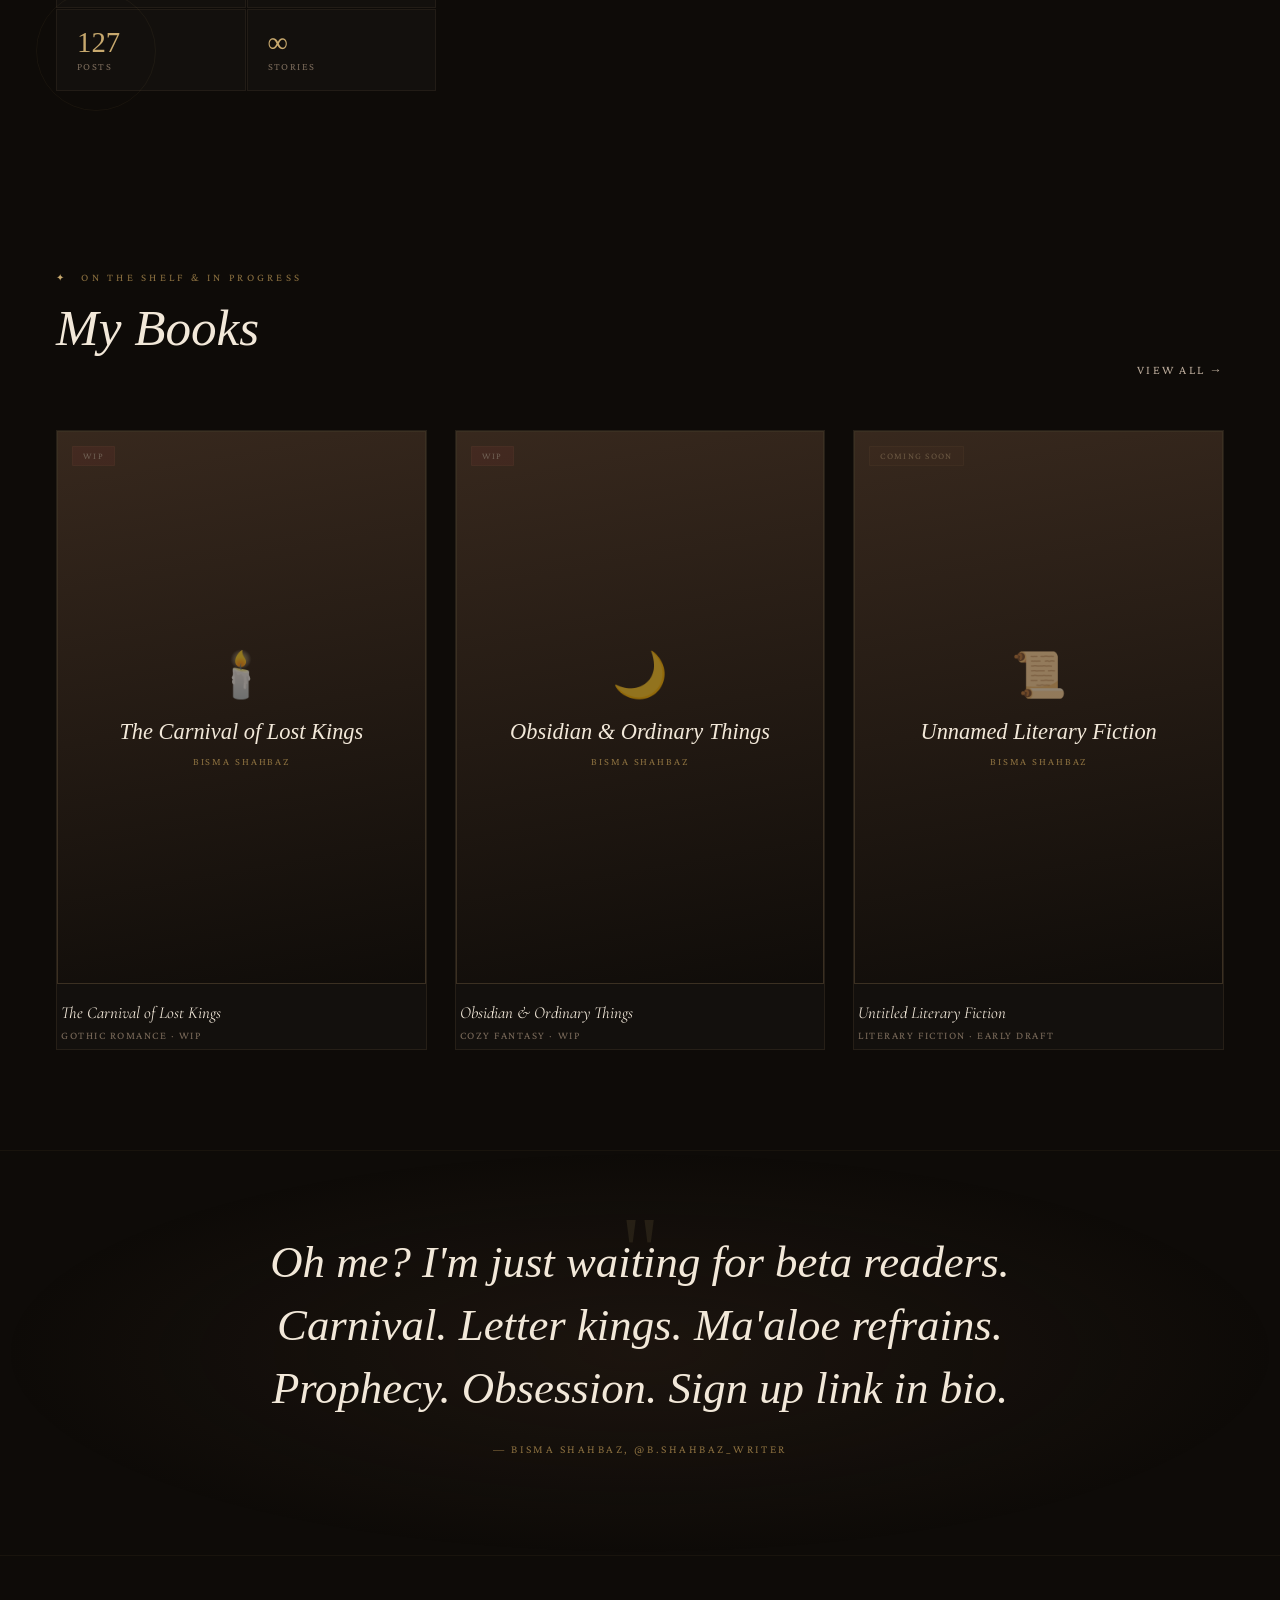
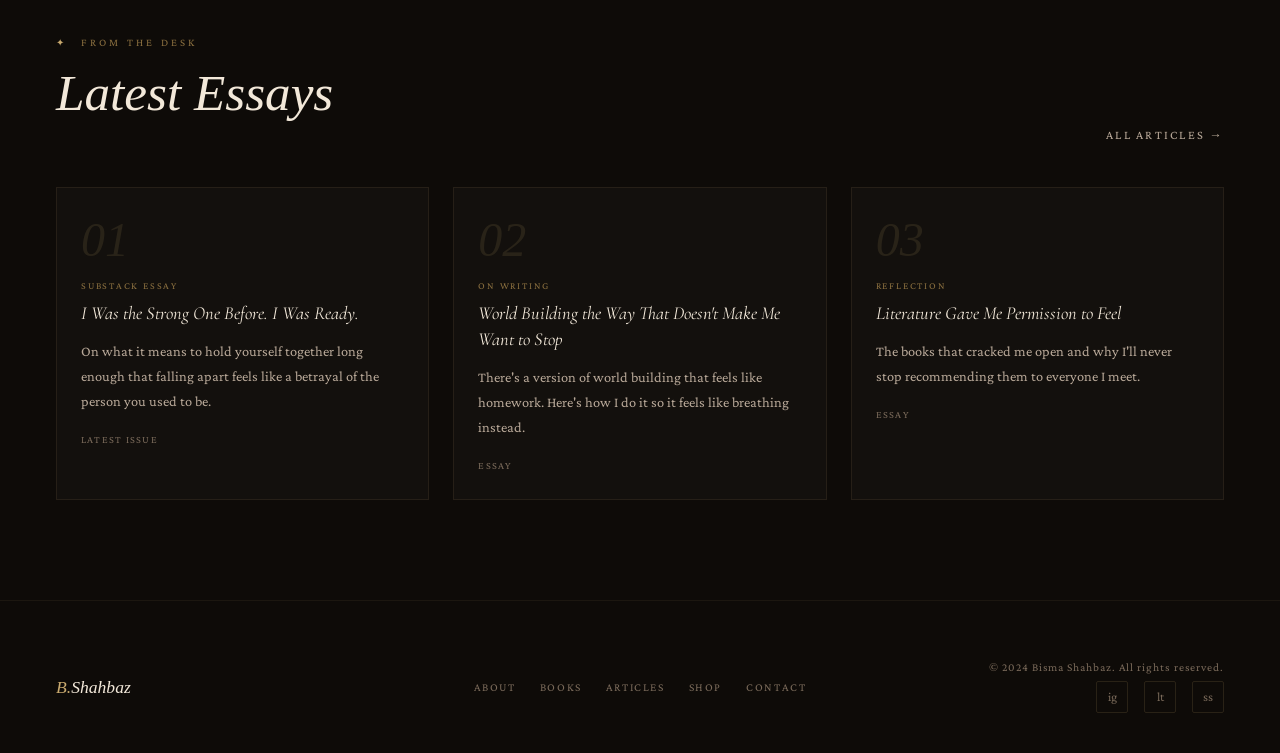
==== commit 43013982: "Update index.html" ====
--- a/index.html
+++ b/index.html
@@ -510,7 +510,14 @@
     </div>
   </div>
 </footer>
-
+<script src="https://identity.netlify.com/v1/netlify-identity-widget.js"></script>
 <script src="main.js"></script>
+  <script>
+  if (window.netlifyIdentity) {
+    window.netlifyIdentity.on("init", user => {
+      if (!user) window.netlifyIdentity.on("login", () => document.location.href = "/admin/");
+    });
+  }
+</script>
 </body>
 </html>
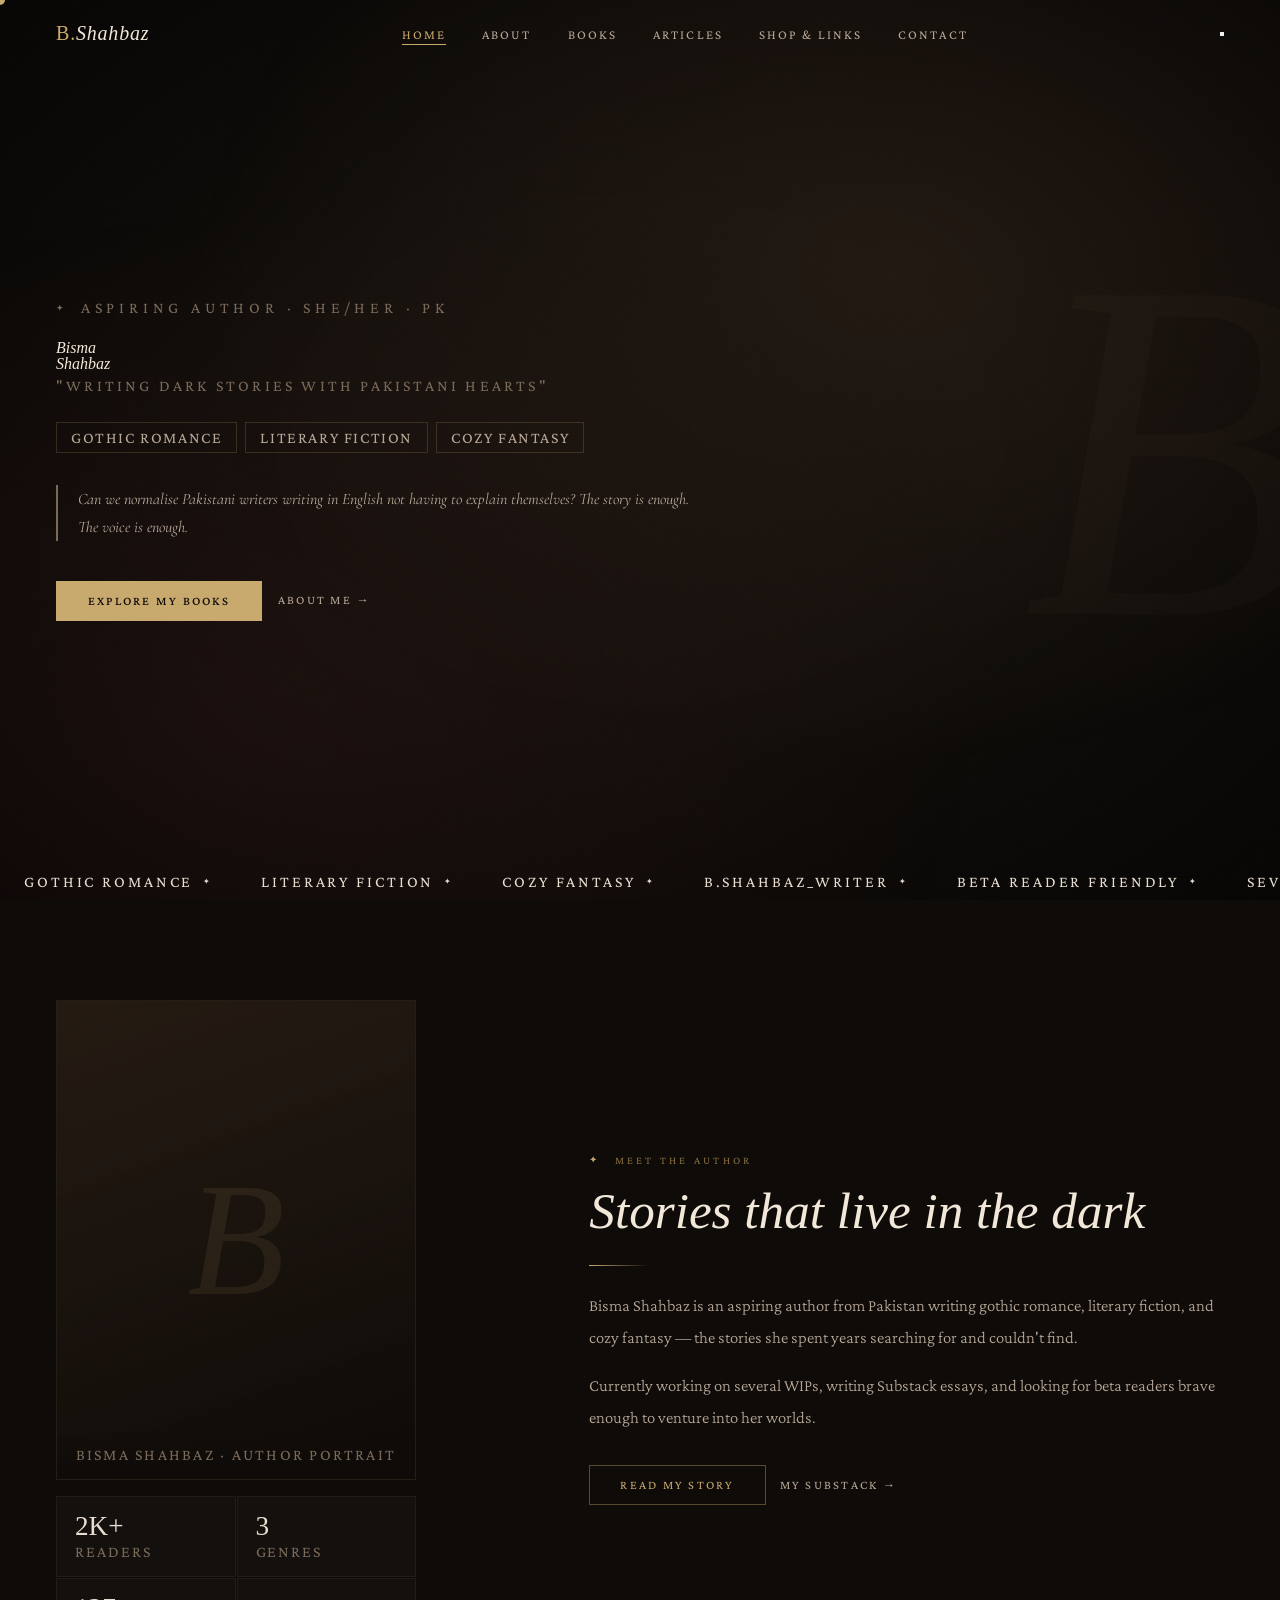
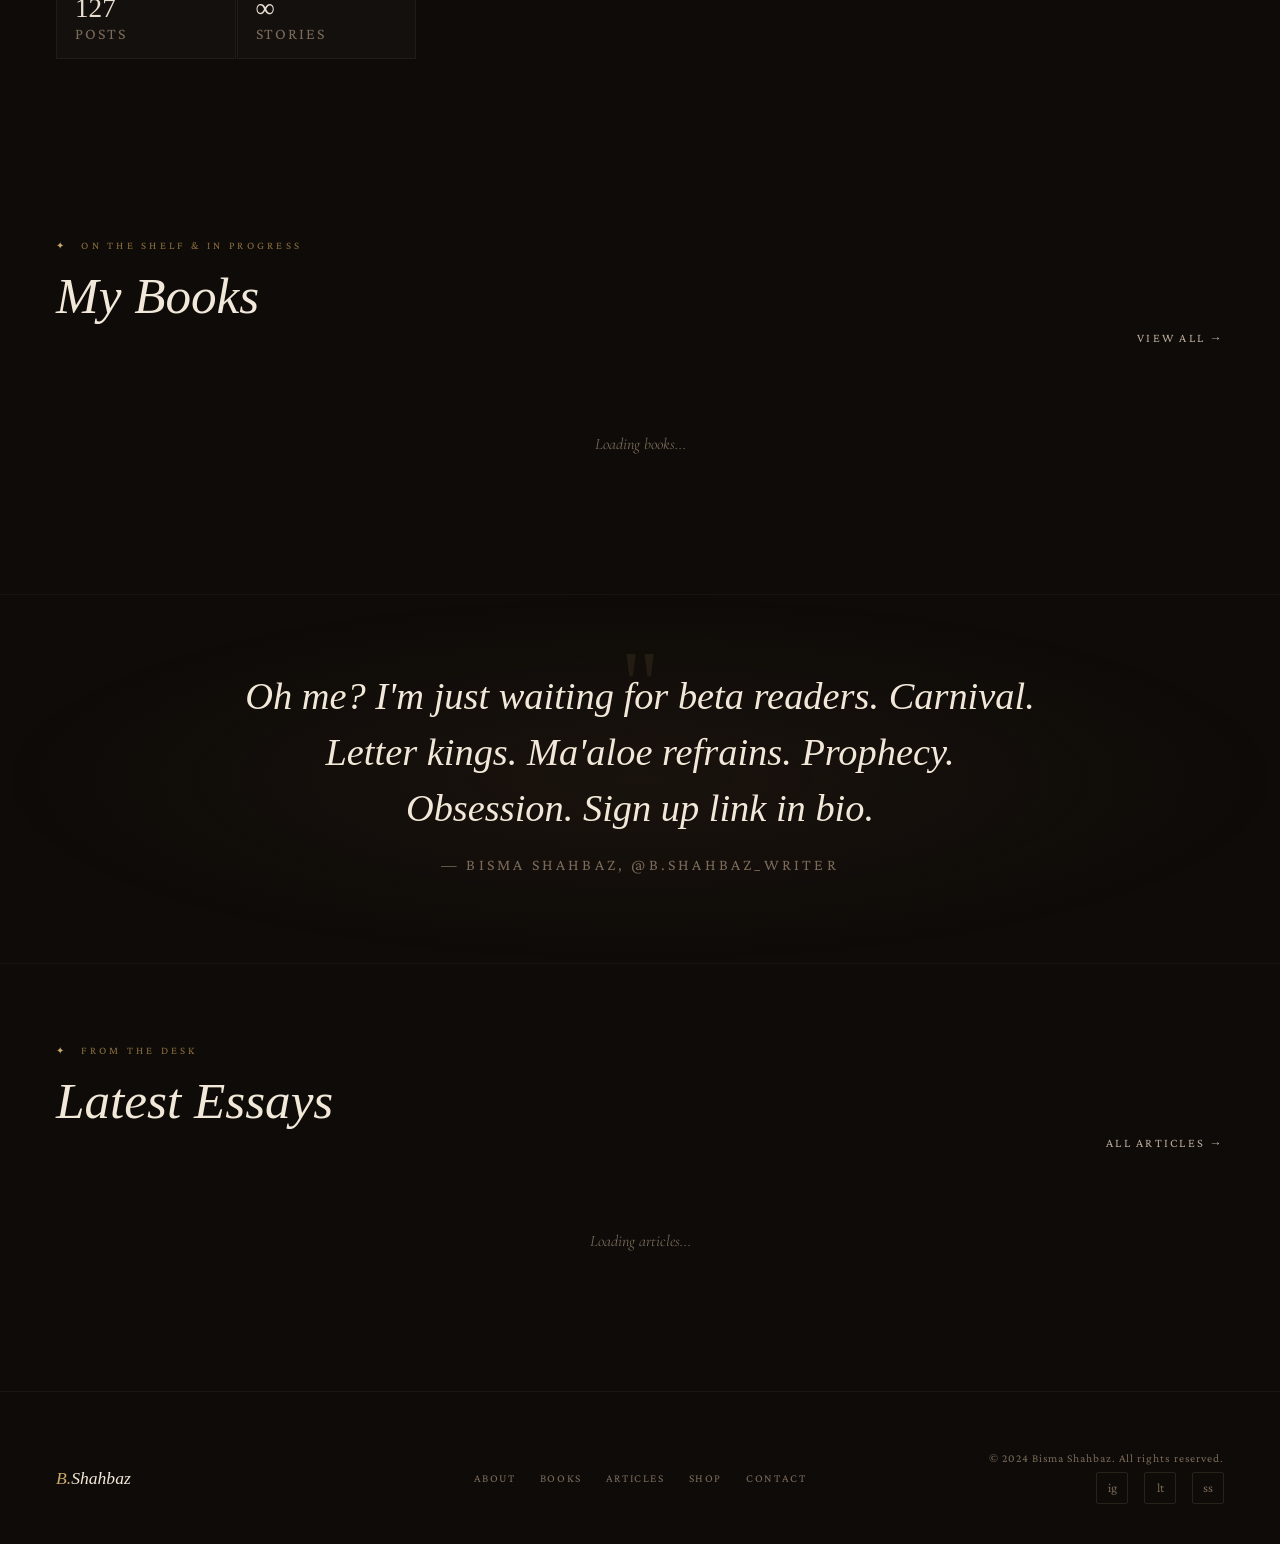
==== commit 105b2f80: "Refactor index.html for layout and content updates Updated various elements in index.html, including" ====
--- a/index.html
+++ b/index.html
@@ -4,294 +4,206 @@
 <meta charset="UTF-8">
 <meta name="viewport" content="width=device-width, initial-scale=1.0">
 <title>Bisma Shahbaz — Author</title>
-<meta name="description" content="Bisma Shahbaz — Author of gothic romance, literary fiction & cozy fantasy. Writing the stories she couldn't find.">
+<meta name="description" content="Bisma Shahbaz — Author of gothic romance, literary fiction & cozy fantasy.">
 <link rel="stylesheet" href="style.css">
 <style>
 /* ── HERO ── */
 .hero {
-  min-height: 100vh;
-  display: flex; align-items: center;
-  position: relative; overflow: hidden;
-  padding: 120px 56px 80px;
+  min-height: 100vh; display: flex; align-items: center;
+  position: relative; overflow: hidden; padding: 120px 56px 100px;
 }
 .hero-bg {
   position: absolute; inset: 0; z-index: 0;
-  background:
-    radial-gradient(ellipse at 70% 30%, rgba(61,43,31,0.45) 0%, transparent 55%),
-    radial-gradient(ellipse at 20% 80%, rgba(107,45,45,0.2) 0%, transparent 50%);
-}
-.hero-ornament {
-  position: absolute; right: 0; top: 0; bottom: 0; width: 48%;
-  z-index: 0; overflow: hidden;
-}
-.hero-ornament-inner {
-  position: absolute; inset: 0;
-  background: linear-gradient(135deg, rgba(61,43,31,0.3) 0%, rgba(14,11,8,0.8) 100%);
-}
-/* Large decorative letter */
-.hero-deco-letter {
+  background: radial-gradient(ellipse at 70% 30%, rgba(61,43,31,0.4) 0%, transparent 55%),
+              radial-gradient(ellipse at 20% 80%, rgba(107,45,45,0.15) 0%, transparent 50%);
+}
+.hero-deco {
   position: absolute; right: -40px; top: 50%; transform: translateY(-50%);
-  font-family: var(--font-display);
-  font-size: 38vw; font-style: italic; line-height: 1;
-  color: rgba(200,169,110,0.03); user-select: none; pointer-events: none;
-  z-index: 0;
-}
-.hero-content { position: relative; z-index: 2; max-width: 620px; }
+  font-family: var(--font-display); font-size: 38vw; font-style: italic; line-height: 1;
+  color: rgba(200,169,110,0.025); user-select: none; pointer-events: none; z-index: 0;
+}
+.hero-content { position: relative; z-index: 2; max-width: 640px; }
+
 .hero-eyebrow {
-  font-size: 0.68rem; letter-spacing: 0.35em; text-transform: uppercase;
-  color: var(--gold-dim); display: flex; align-items: center; gap: 14px;
-  margin-bottom: 28px; opacity: 0; animation: fadeUp 0.8s 0.2s forwards;
-}
-.hero-eyebrow::before { content: '✦'; color: var(--gold); font-size: 0.55rem; }
+  font-size: var(--fs-eyebrow); letter-spacing: 0.3em; text-transform: uppercase;
+  color: var(--text-dim); display: flex; align-items: center; gap: 12px;
+  margin-bottom: 24px; opacity: 0; animation: fadeUp 0.8s 0.2s forwards;
+}
+.hero-eyebrow::before { content: '✦'; color: var(--accent); font-size: 0.55em; }
+
 .hero-name {
   font-family: var(--font-display);
-  font-size: clamp(3.5rem, 7vw, 7rem);
-  font-style: italic; font-weight: 400; line-height: 0.95;
-  color: var(--parchment); margin-bottom: 8px;
+  font-size: var(--fs-h1); font-style: italic; font-weight: 400; line-height: 0.95;
+  color: var(--parchment); margin-bottom: 6px;
   opacity: 0; animation: fadeUp 0.9s 0.35s forwards;
 }
-.hero-name span { color: var(--gold); display: block; }
+.hero-name span { color: var(--accent); display: block; }
+
 .hero-tagline {
-  font-size: 0.82rem; letter-spacing: 0.22em; text-transform: uppercase;
-  color: var(--text-dim); margin-bottom: 32px;
+  font-size: var(--fs-eyebrow); letter-spacing: 0.2em; text-transform: uppercase;
+  color: var(--text-dim); margin-bottom: 28px;
   opacity: 0; animation: fadeUp 0.7s 0.5s forwards;
 }
+
 .hero-genres {
-  display: flex; gap: 10px; flex-wrap: wrap; margin-bottom: 36px;
+  display: flex; gap: 8px; flex-wrap: wrap; margin-bottom: 32px;
   opacity: 0; animation: fadeUp 0.7s 0.65s forwards;
 }
 .genre-tag {
-  font-size: 0.7rem; letter-spacing: 0.12em; text-transform: uppercase;
-  border: 1px solid rgba(200,169,110,0.22); color: var(--text-mid);
-  padding: 6px 14px; border-radius: 1px; transition: all 0.3s;
-}
-.genre-tag:hover { border-color: var(--gold); color: var(--gold); }
+  font-size: var(--fs-eyebrow); letter-spacing: 0.1em; text-transform: uppercase;
+  border: 1px solid rgba(200,169,110,0.2); color: var(--text-mid);
+  padding: 6px 14px; transition: all 0.3s;
+}
+.genre-tag:hover { border-color: var(--accent); color: var(--accent); }
+
 .hero-quote {
   font-family: var(--font-serif); font-style: italic;
-  font-size: 1.15rem; color: var(--text-mid); line-height: 1.7;
-  border-left: 2px solid var(--gold-dim); padding-left: 20px;
-  margin-bottom: 44px;
+  font-size: calc(var(--fs-body-lg) * 1.05); color: var(--text-mid); line-height: 1.75;
+  border-left: 2px solid var(--text-dim); padding-left: 20px; margin-bottom: 40px;
   opacity: 0; animation: fadeUp 0.7s 0.8s forwards;
 }
+
 .hero-actions {
-  display: flex; gap: 16px; align-items: center;
+  display: flex; gap: 16px; align-items: center; flex-wrap: wrap;
   opacity: 0; animation: fadeUp 0.7s 0.95s forwards;
 }
 
-/* Scrolling marquee strip */
+/* Marquee */
 .marquee-strip {
   position: absolute; bottom: 0; left: 0; right: 0; z-index: 2;
-  background: var(--gold); padding: 10px 0; overflow: hidden;
-}
-.marquee-inner {
-  display: flex; gap: 0; white-space: nowrap;
-  animation: marquee 22s linear infinite;
-}
+  background: var(--accent); padding: 10px 0; overflow: hidden;
+}
+.marquee-inner { display: flex; white-space: nowrap; animation: marquee 22s linear infinite; }
 .marquee-item {
-  font-size: 0.68rem; letter-spacing: 0.2em; text-transform: uppercase;
-  color: var(--ink); padding: 0 28px; font-family: var(--font-body);
-  display: flex; align-items: center; gap: 12px;
-}
-.marquee-item::after { content: '✦'; font-size: 0.5rem; }
+  font-size: var(--fs-eyebrow); letter-spacing: 0.18em; text-transform: uppercase;
+  color: var(--bg); padding: 0 24px; font-family: var(--font-body);
+  display: inline-flex; align-items: center; gap: 10px;
+}
+.marquee-item::after { content: '✦'; font-size: 0.5em; }
 @keyframes marquee { from { transform: translateX(0); } to { transform: translateX(-50%); } }
 
-/* ── INTRO STRIP ── */
-.intro { padding: 100px 56px; display: grid; grid-template-columns: 1fr 1fr; gap: 80px; align-items: center; }
+/* ── INTRO ── */
+.intro {
+  padding: 100px 56px; display: grid;
+  grid-template-columns: 1fr 1.4fr; gap: 80px; align-items: center;
+}
 .intro-visual { position: relative; }
 .intro-frame {
-  width: 100%; aspect-ratio: 3/4; max-width: 380px;
-  background: var(--ink-soft);
-  border: 1px solid rgba(200,169,110,0.15);
+  width: 100%; aspect-ratio: 3/4; max-width: 360px;
+  background: var(--bg-soft); border: 1px solid rgba(200,169,110,0.12);
   position: relative; overflow: hidden;
 }
 .intro-frame-inner {
   position: absolute; inset: 0;
-  background: linear-gradient(160deg, rgba(61,43,31,0.6) 0%, rgba(14,11,8,0.9) 100%);
+  background: linear-gradient(160deg, rgba(61,43,31,0.5) 0%, rgba(14,11,8,0.92) 100%);
   display: flex; align-items: center; justify-content: center;
 }
 .intro-frame-letter {
-  font-family: var(--font-display);
-  font-size: 10rem; font-style: italic; color: rgba(200,169,110,0.12);
-  line-height: 1; user-select: none;
-}
-.intro-frame-label {
-  position: absolute; bottom: 20px; left: 20px; right: 20px;
-  font-size: 0.65rem; letter-spacing: 0.18em; text-transform: uppercase;
-  color: var(--gold-dim); text-align: center;
-  border-top: 1px solid rgba(200,169,110,0.15); padding-top: 12px;
-}
-.intro-accent {
-  position: absolute; top: -16px; right: -16px;
-  width: 80px; height: 80px;
-  border: 1px solid rgba(200,169,110,0.12);
-  border-radius: 50%;
-}
-.intro-accent2 {
-  position: absolute; bottom: -20px; left: -20px;
-  width: 120px; height: 120px;
-  border: 1px solid rgba(200,169,110,0.06);
-  border-radius: 50%;
-}
-.intro-stats {
-  display: grid; grid-template-columns: 1fr 1fr; gap: 1px;
-  margin-top: 20px; max-width: 380px;
-}
-.intro-stat {
-  background: rgba(255,255,255,0.025);
-  border: 1px solid rgba(200,169,110,0.08);
-  padding: 18px 20px;
-}
-.intro-stat-num {
-  font-family: var(--font-display);
-  font-size: 1.8rem; color: var(--gold); line-height: 1;
-}
-.intro-stat-label {
-  font-size: 0.65rem; letter-spacing: 0.14em; text-transform: uppercase;
-  color: var(--text-dim); margin-top: 4px;
-}
+  font-family: var(--font-display); font-size: 10rem; font-style: italic;
+  color: rgba(200,169,110,0.1); user-select: none;
+}
+.intro-frame-caption {
+  position: absolute; bottom: 0; left: 0; right: 0;
+  padding: 16px; background: linear-gradient(to top, rgba(14,11,8,0.9), transparent);
+  font-size: var(--fs-eyebrow); letter-spacing: 0.14em; text-transform: uppercase;
+  color: var(--text-dim); text-align: center;
+}
+.intro-stats { display: grid; grid-template-columns: 1fr 1fr; gap: 1px; margin-top: 16px; max-width: 360px; }
+.intro-stat { background: rgba(255,255,255,0.025); border: 1px solid rgba(200,169,110,0.08); padding: 16px 18px; }
+.intro-stat-num { font-family: var(--font-display); font-size: 1.7rem; color: var(--accent); line-height: 1; }
+.intro-stat-label { font-size: var(--fs-eyebrow); letter-spacing: 0.12em; text-transform: uppercase; color: var(--text-dim); margin-top: 3px; }
 
 /* ── FEATURED BOOKS ── */
 .featured { padding: 80px 56px 100px; }
-.featured-header { display: flex; align-items: flex-end; justify-content: space-between; margin-bottom: 52px; }
-.books-row { display: grid; grid-template-columns: repeat(3,1fr); gap: 28px; }
-.book-card { padding: 0; overflow: hidden; cursor: pointer; }
+.featured-header { display: flex; align-items: flex-end; justify-content: space-between; margin-bottom: 48px; flex-wrap: wrap; gap: 16px; }
+.books-row { display: grid; grid-template-columns: repeat(3,1fr); gap: 24px; }
+
+.book-card { cursor: pointer; }
 .book-cover {
-  width: 100%; aspect-ratio: 2/3;
-  background: var(--ink-soft);
-  position: relative; overflow: hidden;
-  border: 1px solid rgba(200,169,110,0.1);
-  transition: all 0.4s;
-}
-.book-card:hover .book-cover { border-color: rgba(200,169,110,0.3); }
+  width: 100%; aspect-ratio: 2/3; background: var(--bg-soft);
+  position: relative; overflow: hidden; border: 1px solid rgba(200,169,110,0.1);
+  transition: all 0.4s; margin-bottom: 14px;
+}
+.book-card:hover .book-cover { border-color: rgba(200,169,110,0.3); transform: translateY(-4px); box-shadow: 0 16px 48px rgba(0,0,0,0.4); }
 .book-cover-inner {
-  position: absolute; inset: 0;
-  display: flex; flex-direction: column; align-items: center; justify-content: center;
-  padding: 28px;
-  background: linear-gradient(170deg, rgba(61,43,31,0.7) 0%, rgba(14,11,8,0.95) 100%);
-  transition: all 0.4s;
-}
-.book-card:hover .book-cover-inner { background: linear-gradient(170deg, rgba(61,43,31,0.5) 0%, rgba(14,11,8,0.85) 100%); }
-.book-cover-ornament {
-  font-size: 2.8rem; margin-bottom: 16px; opacity: 0.5;
-}
-.book-cover-title {
-  font-family: var(--font-display);
-  font-size: 1.4rem; font-style: italic;
-  color: var(--parchment); text-align: center; line-height: 1.3;
-  margin-bottom: 10px;
-}
-.book-cover-author {
-  font-size: 0.65rem; letter-spacing: 0.18em; text-transform: uppercase;
-  color: var(--gold-dim);
-}
-.book-status {
-  position: absolute; top: 14px; left: 14px;
-  font-size: 0.58rem; letter-spacing: 0.14em; text-transform: uppercase;
-  padding: 4px 10px; border-radius: 1px; font-family: var(--font-body);
-}
-.status-published { background: var(--gold); color: var(--ink); }
-.status-wip { background: rgba(107,45,45,0.7); color: var(--parchment); border: 1px solid rgba(200,169,110,0.15); }
-.status-upcoming { background: rgba(61,43,31,0.8); color: var(--gold-light); border: 1px solid rgba(200,169,110,0.15); }
-
-.book-info { padding: 18px 4px 8px; }
-.book-title { font-family: var(--font-serif); font-size: 1.05rem; font-style: italic; color: var(--parchment); margin-bottom: 6px; }
-.book-genre { font-size: 0.68rem; letter-spacing: 0.14em; text-transform: uppercase; color: var(--text-dim); }
-
-/* ── QUOTE SECTION ── */
+  position: absolute; inset: 0; display: flex; flex-direction: column;
+  align-items: center; justify-content: center; padding: 24px;
+  background: linear-gradient(170deg, rgba(61,43,31,0.6) 0%, rgba(14,11,8,0.95) 100%);
+}
+.book-cover-ornament { font-size: 2.8rem; margin-bottom: 14px; opacity: 0.6; }
+.book-cover-title { font-family: var(--font-display); font-size: 1.2rem; font-style: italic; color: var(--parchment); text-align: center; line-height: 1.3; margin-bottom: 10px; }
+.book-cover-author { font-size: var(--fs-eyebrow); letter-spacing: 0.16em; text-transform: uppercase; color: var(--text-dim); }
+.book-status { position: absolute; top: 12px; left: 12px; font-size: 0.58rem; letter-spacing: 0.12em; text-transform: uppercase; padding: 4px 10px; }
+.status-published { background: var(--accent); color: var(--bg); }
+.status-wip { background: rgba(107,45,45,0.75); color: var(--parchment); border: 1px solid rgba(200,169,110,0.12); }
+.status-upcoming { background: rgba(61,43,31,0.85); color: var(--accent); border: 1px solid rgba(200,169,110,0.12); }
+.status-beta { background: rgba(40,60,40,0.85); color: #86efac; border: 1px solid rgba(134,239,172,0.2); }
+.book-info .book-title { font-family: var(--font-serif); font-size: var(--fs-body-lg); font-style: italic; color: var(--parchment); margin-bottom: 4px; }
+.book-info .book-genre { font-size: var(--fs-eyebrow); letter-spacing: 0.12em; text-transform: uppercase; color: var(--text-dim); }
+
+/* ── BIG QUOTE ── */
 .quote-section {
-  padding: 100px 56px;
-  text-align: center;
-  position: relative;
-  border-top: 1px solid rgba(200,169,110,0.06);
-  border-bottom: 1px solid rgba(200,169,110,0.06);
+  padding: 90px 56px; text-align: center; position: relative;
+  border-top: 1px solid rgba(200,169,110,0.05); border-bottom: 1px solid rgba(200,169,110,0.05);
 }
 .quote-section::before {
-  content: '';
-  position: absolute; inset: 0; z-index: 0;
-  background: radial-gradient(ellipse at center, rgba(61,43,31,0.3) 0%, transparent 70%);
-}
-.big-quote {
-  position: relative; z-index: 1;
-  font-family: var(--font-display);
-  font-size: clamp(1.6rem, 3.5vw, 3rem);
-  font-style: italic; color: var(--parchment);
-  line-height: 1.4; max-width: 820px; margin: 0 auto 24px;
-}
-.big-quote-mark {
-  font-size: 6rem; color: rgba(200,169,110,0.12); line-height: 0;
-  display: block; margin-bottom: -20px;
-  font-family: var(--font-display);
-}
-.quote-attr {
-  position: relative; z-index: 1;
-  font-size: 0.72rem; letter-spacing: 0.22em; text-transform: uppercase; color: var(--gold-dim);
-}
-
-/* ── LATEST ARTICLE ── */
+  content: ''; position: absolute; inset: 0; z-index: 0;
+  background: radial-gradient(ellipse at center, rgba(61,43,31,0.25) 0%, transparent 70%);
+}
+.big-quote-mark { font-size: 6rem; color: rgba(200,169,110,0.1); line-height: 0; display: block; margin-bottom: -16px; font-family: var(--font-display); position: relative; z-index: 1; }
+.big-quote { position: relative; z-index: 1; font-family: var(--font-display); font-size: clamp(1.4rem, 3vw, 2.6rem); font-style: italic; color: var(--parchment); line-height: 1.45; max-width: 800px; margin: 0 auto 20px; }
+.quote-attr { position: relative; z-index: 1; font-size: var(--fs-eyebrow); letter-spacing: 0.2em; text-transform: uppercase; color: var(--text-dim); }
+
+/* ── LATEST ARTICLES ── */
 .latest { padding: 80px 56px 100px; }
-.latest-header { display: flex; align-items: flex-end; justify-content: space-between; margin-bottom: 44px; }
-.article-preview {
-  display: grid; grid-template-columns: 1fr 1fr 1fr; gap: 24px;
-}
+.latest-header { display: flex; align-items: flex-end; justify-content: space-between; margin-bottom: 40px; flex-wrap: wrap; gap: 16px; }
+.article-preview { display: grid; grid-template-columns: repeat(3,1fr); gap: 20px; }
 .article-card { padding: 28px 24px; }
-.article-num {
-  font-family: var(--font-display); font-size: 3rem; line-height: 1;
-  color: rgba(200,169,110,0.12); margin-bottom: 16px;
-  font-style: italic;
-}
-.article-tag {
-  font-size: 0.62rem; letter-spacing: 0.18em; text-transform: uppercase;
-  color: var(--gold-dim); margin-bottom: 10px;
-}
-.article-title {
-  font-family: var(--font-serif); font-size: 1.15rem; font-style: italic;
-  color: var(--parchment); line-height: 1.4; margin-bottom: 12px;
-}
-.article-excerpt { font-size: 0.9rem; line-height: 1.75; color: var(--text-mid); margin-bottom: 20px; }
-.article-date { font-size: 0.65rem; letter-spacing: 0.12em; text-transform: uppercase; color: var(--text-dim); }
-
-@keyframes fadeUp {
-  from { opacity: 0; transform: translateY(24px); }
-  to   { opacity: 1; transform: translateY(0); }
-}
-
+.article-num { font-family: var(--font-display); font-size: 2.8rem; line-height: 1; color: rgba(200,169,110,0.1); margin-bottom: 14px; font-style: italic; }
+.article-tag { font-size: var(--fs-eyebrow); letter-spacing: 0.16em; text-transform: uppercase; color: var(--text-dim); margin-bottom: 8px; }
+.article-title { font-family: var(--font-serif); font-size: var(--fs-body-lg); font-style: italic; color: var(--parchment); line-height: 1.4; margin-bottom: 10px; }
+.article-excerpt { font-size: var(--fs-body); line-height: 1.75; color: var(--text-mid); margin-bottom: 16px; }
+.article-date { font-size: var(--fs-eyebrow); letter-spacing: 0.1em; text-transform: uppercase; color: var(--text-dim); }
+
+@keyframes fadeUp { from { opacity:0; transform:translateY(22px); } to { opacity:1; transform:translateY(0); } }
+
+/* ── MOBILE ── */
 @media (max-width: 900px) {
-  .hero { padding: 120px 24px 100px; }
-  .intro { grid-template-columns: 1fr; padding: 60px 24px; gap: 40px; }
+  .hero { padding: 110px 20px 90px; }
+  .intro { grid-template-columns: 1fr; padding: 60px 20px; gap: 36px; }
   .intro-frame { max-width: 100%; }
-  .books-row { grid-template-columns: 1fr 1fr; }
+  .intro-stats { max-width: 100%; }
+  .books-row { grid-template-columns: 1fr 1fr; gap: 16px; }
   .article-preview { grid-template-columns: 1fr; }
-  .featured, .latest, .quote-section { padding-left: 24px; padding-right: 24px; }
-  .featured-header, .latest-header { flex-direction: column; align-items: flex-start; gap: 16px; }
+  .featured, .latest, .quote-section { padding-left: 20px; padding-right: 20px; }
+  .featured { padding-top: 60px; padding-bottom: 60px; }
+  .latest { padding-top: 60px; padding-bottom: 60px; }
 }
 @media (max-width: 560px) {
   .books-row { grid-template-columns: 1fr; }
+  .hero-actions { flex-direction: column; align-items: flex-start; }
+  .hero-actions .btn { width: 100%; text-align: center; display: block; }
 }
 </style>
 </head>
 <body>
 
-
-
-
-<!-- NAV -->
 <nav id="mainNav">
   <a href="index.html" class="nav-logo"><span>B.</span>Shahbaz</a>
   <ul class="nav-links">
-    <li><a href="index.html" class="active">Home</a></li>
+    <li><a href="index.html">Home</a></li>
     <li><a href="about.html">About</a></li>
     <li><a href="books.html">Books</a></li>
     <li><a href="articles.html">Articles</a></li>
     <li><a href="shop.html">Shop & Links</a></li>
     <li><a href="contact.html">Contact</a></li>
   </ul>
-  <button class="nav-menu-toggle" id="navToggle" aria-label="Menu">
+  <button class="nav-toggle" id="navToggle" aria-label="Menu">
     <span></span><span></span><span></span>
   </button>
 </nav>
 
 <div class="nav-mobile" id="mobileNav">
-  <button class="nav-mobile-close" id="mobileClose">✕</button>
   <a href="index.html">Home</a>
   <a href="about.html">About</a>
   <a href="books.html">Books</a>
@@ -302,34 +214,32 @@
 
 <div class="page-wrap">
 
-<!-- ── HERO ── -->
+<!-- HERO -->
 <section class="hero">
   <div class="hero-bg"></div>
-  <div class="hero-deco-letter">B</div>
+  <div class="hero-deco">B</div>
   <div class="hero-content">
-    <div class="hero-eyebrow">Aspiring Author · she/her · PK</div>
+    <div class="hero-eyebrow" id="heroEyebrow">Aspiring Author · She/Her · PK</div>
     <h1 class="hero-name">
-      Bisma
-      <span>Shahbaz</span>
+      <span id="heroNameFirst" style="color:var(--parchment)">Bisma</span>
+      <span id="heroNameLast">Shahbaz</span>
     </h1>
-    <div class="hero-tagline">Writing the stories I couldn't find</div>
-    <div class="hero-genres">
+    <div class="hero-tagline" id="heroTagline">Writing the stories I couldn't find</div>
+    <div class="hero-genres" id="heroGenres">
       <span class="genre-tag">Gothic Romance</span>
       <span class="genre-tag">Literary Fiction</span>
       <span class="genre-tag">Cozy Fantasy</span>
     </div>
-    <blockquote class="hero-quote">
+    <blockquote class="hero-quote" id="heroQuote">
       "Can we normalise Pakistani writers writing in English not having to explain themselves? The story is enough. The voice is enough."
     </blockquote>
     <div class="hero-actions">
-      <a href="books.html" class="btn btn-gold">Explore My Books</a>
-      <a href="about.html" class="btn btn-ghost">About Me →</a>
-    </div>
-  </div>
-
+      <a href="books.html" class="btn btn-gold" id="heroCta1">Explore My Books</a>
+      <a href="about.html" class="btn btn-ghost" id="heroCta2">About Me →</a>
+    </div>
+  </div>
   <div class="marquee-strip">
-    <div class="marquee-inner">
-      <!-- Duplicated for seamless loop -->
+    <div class="marquee-inner" id="marqueeInner">
       <span class="marquee-item">Gothic Romance</span>
       <span class="marquee-item">Literary Fiction</span>
       <span class="marquee-item">Cozy Fantasy</span>
@@ -350,174 +260,89 @@
   </div>
 </section>
 
-<!-- ── INTRO ── -->
+<!-- INTRO -->
 <section class="intro">
   <div class="intro-visual fade-up">
     <div class="intro-frame">
-      <div class="intro-frame-inner">
+      <div class="intro-frame-inner" id="authorPhotoFrame">
         <div class="intro-frame-letter">B</div>
       </div>
-      <div class="intro-frame-label">Bisma Shahbaz · Author Portrait</div>
-    </div>
-    <div class="intro-accent"></div>
-    <div class="intro-accent2"></div>
+      <div class="intro-frame-caption">Bisma Shahbaz · Author Portrait</div>
+    </div>
     <div class="intro-stats">
-      <div class="intro-stat">
-        <div class="intro-stat-num">2K+</div>
-        <div class="intro-stat-label">Readers</div>
-      </div>
-      <div class="intro-stat">
-        <div class="intro-stat-num">3</div>
-        <div class="intro-stat-label">Genres</div>
-      </div>
-      <div class="intro-stat">
-        <div class="intro-stat-num">127</div>
-        <div class="intro-stat-label">Posts</div>
-      </div>
-      <div class="intro-stat">
-        <div class="intro-stat-num">∞</div>
-        <div class="intro-stat-label">Stories</div>
-      </div>
+      <div class="intro-stat"><div class="intro-stat-num" id="stat1Num">2K+</div><div class="intro-stat-label" id="stat1Label">Readers</div></div>
+      <div class="intro-stat"><div class="intro-stat-num" id="stat2Num">3</div><div class="intro-stat-label" id="stat2Label">Genres</div></div>
+      <div class="intro-stat"><div class="intro-stat-num" id="stat3Num">127</div><div class="intro-stat-label" id="stat3Label">Posts</div></div>
+      <div class="intro-stat"><div class="intro-stat-num" id="stat4Num">∞</div><div class="intro-stat-label" id="stat4Label">Stories</div></div>
     </div>
   </div>
   <div class="fade-up fade-up-delay-2">
-    <div class="section-eyebrow">Meet the Author</div>
-    <h2 class="section-title">Stories that<br>live in the dark</h2>
+    <div class="section-eyebrow" id="introEyebrow">Meet the Author</div>
+    <h2 class="section-title" id="introHeading">Stories that live in the dark</h2>
     <div class="section-divider"></div>
-    <p class="section-body">Bisma Shahbaz is an aspiring author from Pakistan writing gothic romance, literary fiction, and cozy fantasy — the stories she spent years searching for and couldn't find. She believes in the quiet power of Pakistani voices in English literature, and in the kind of fiction that makes you feel less alone at 2AM.</p>
-    <p class="section-body" style="margin-top:18px">Currently working on several WIPs, writing Substack essays, and looking for beta readers brave enough to venture into her worlds.</p>
-    <div style="margin-top:36px; display:flex; gap:16px; flex-wrap:wrap;">
-      <a href="about.html" class="btn btn-outline">Read My Story</a>
-      <a href="articles.html" class="btn btn-ghost">My Substack →</a>
-    </div>
-  </div>
-</section>
-
-<!-- ── FEATURED BOOKS ── -->
+    <p class="section-body" id="introP1">Bisma Shahbaz is an aspiring author from Pakistan writing gothic romance, literary fiction, and cozy fantasy — the stories she spent years searching for and couldn't find.</p>
+    <p class="section-body" style="margin-top:16px" id="introP2">Currently working on several WIPs, writing Substack essays, and looking for beta readers brave enough to venture into her worlds.</p>
+    <div style="margin-top:32px;display:flex;gap:14px;flex-wrap:wrap;">
+      <a href="about.html" class="btn btn-outline" id="introCta1">Read My Story</a>
+      <a href="https://linktr.ee/BismaShahbazWriter" class="btn btn-ghost" id="introCta2">My Substack →</a>
+    </div>
+  </div>
+</section>
+
+<!-- FEATURED BOOKS -->
 <section class="featured">
   <div class="featured-header">
     <div>
-      <div class="section-eyebrow">On the Shelf & In Progress</div>
-      <h2 class="section-title">My Books</h2>
+      <div class="section-eyebrow" id="booksEyebrow">On the Shelf & In Progress</div>
+      <h2 class="section-title" id="booksHeading">My Books</h2>
     </div>
     <a href="books.html" class="btn btn-ghost fade-up">View All →</a>
   </div>
-  <div class="books-row">
-    <div class="book-card card fade-up">
-      <div class="book-cover">
-        <span class="book-status status-wip">WIP</span>
-        <div class="book-cover-inner">
-          <div class="book-cover-ornament">🕯️</div>
-          <div class="book-cover-title">The Carnival of Lost Kings</div>
-          <div class="book-cover-author">Bisma Shahbaz</div>
-        </div>
-      </div>
-      <div class="book-info">
-        <div class="book-title">The Carnival of Lost Kings</div>
-        <div class="book-genre">Gothic Romance · WIP</div>
-      </div>
-    </div>
-    <div class="book-card card fade-up fade-up-delay-2">
-      <div class="book-cover">
-        <span class="book-status status-wip">WIP</span>
-        <div class="book-cover-inner">
-          <div class="book-cover-ornament">🌙</div>
-          <div class="book-cover-title">Obsidian & Ordinary Things</div>
-          <div class="book-cover-author">Bisma Shahbaz</div>
-        </div>
-      </div>
-      <div class="book-info">
-        <div class="book-title">Obsidian & Ordinary Things</div>
-        <div class="book-genre">Cozy Fantasy · WIP</div>
-      </div>
-    </div>
-    <div class="book-card card fade-up fade-up-delay-3">
-      <div class="book-cover">
-        <span class="book-status status-upcoming">Coming Soon</span>
-        <div class="book-cover-inner">
-          <div class="book-cover-ornament">📜</div>
-          <div class="book-cover-title">Unnamed Literary Fiction</div>
-          <div class="book-cover-author">Bisma Shahbaz</div>
-        </div>
-      </div>
-      <div class="book-info">
-        <div class="book-title">Untitled Literary Fiction</div>
-        <div class="book-genre">Literary Fiction · Early Draft</div>
-      </div>
-    </div>
-  </div>
-</section>
-
-<!-- ── QUOTE ── -->
+  <div class="books-row" id="homeBooksRow">
+    <div style="grid-column:1/-1;text-align:center;padding:40px;color:var(--text-dim);font-style:italic;font-family:var(--font-serif)">Loading books...</div>
+  </div>
+</section>
+
+<!-- QUOTE -->
 <section class="quote-section fade-up">
   <span class="big-quote-mark">"</span>
-  <p class="big-quote">Oh me? I'm just waiting for beta readers. Carnival. Letter kings. Ma'aloe refrains. Prophecy. Obsession. Sign up link in bio.</p>
-  <div class="quote-attr">— Bisma Shahbaz, @b.shahbaz_writer</div>
-</section>
-
-<!-- ── LATEST ARTICLES ── -->
+  <p class="big-quote" id="bigQuote">Oh me? I'm just waiting for beta readers. Carnival. Letter kings. Ma'aloe refrains. Prophecy. Obsession. Sign up link in bio.</p>
+  <div class="quote-attr" id="quoteAttr">— Bisma Shahbaz, @b.shahbaz_writer</div>
+</section>
+
+<!-- LATEST ARTICLES -->
 <section class="latest">
   <div class="latest-header">
     <div>
-      <div class="section-eyebrow">From the Desk</div>
-      <h2 class="section-title">Latest Essays</h2>
+      <div class="section-eyebrow" id="articlesEyebrow">From the Desk</div>
+      <h2 class="section-title" id="articlesHeading">Latest Essays</h2>
     </div>
     <a href="articles.html" class="btn btn-ghost fade-up">All Articles →</a>
   </div>
-  <div class="article-preview">
-    <div class="article-card card fade-up">
-      <div class="article-num">01</div>
-      <div class="article-tag">Substack Essay</div>
-      <div class="article-title">I Was the Strong One Before. I Was Ready.</div>
-      <p class="article-excerpt">On what it means to hold yourself together long enough that falling apart feels like a betrayal of the person you used to be.</p>
-      <div class="article-date">Latest Issue</div>
-    </div>
-    <div class="article-card card fade-up fade-up-delay-2">
-      <div class="article-num">02</div>
-      <div class="article-tag">On Writing</div>
-      <div class="article-title">World Building the Way That Doesn't Make Me Want to Stop</div>
-      <p class="article-excerpt">There's a version of world building that feels like homework. Here's how I do it so it feels like breathing instead.</p>
-      <div class="article-date">Essay</div>
-    </div>
-    <div class="article-card card fade-up fade-up-delay-3">
-      <div class="article-num">03</div>
-      <div class="article-tag">Reflection</div>
-      <div class="article-title">Literature Gave Me Permission to Feel</div>
-      <p class="article-excerpt">The books that cracked me open and why I'll never stop recommending them to everyone I meet.</p>
-      <div class="article-date">Essay</div>
-    </div>
-  </div>
-</section>
-
-</div><!-- .page-wrap -->
-
-<!-- FOOTER -->
+  <div class="article-preview" id="homeArticlesRow">
+    <div style="grid-column:1/-1;text-align:center;padding:40px;color:var(--text-dim);font-style:italic;font-family:var(--font-serif)">Loading articles...</div>
+  </div>
+</section>
+
+</div>
+
 <footer>
   <a href="index.html" class="footer-logo"><span>B.</span>Shahbaz</a>
   <div class="footer-links">
-    <a href="about.html">About</a>
-    <a href="books.html">Books</a>
-    <a href="articles.html">Articles</a>
-    <a href="shop.html">Shop</a>
-    <a href="contact.html">Contact</a>
+    <a href="about.html">About</a><a href="books.html">Books</a>
+    <a href="articles.html">Articles</a><a href="shop.html">Shop</a><a href="contact.html">Contact</a>
   </div>
   <div>
     <div class="footer-copy">© 2024 Bisma Shahbaz. All rights reserved.</div>
     <div class="footer-socials">
-      <a href="https://instagram.com/b.shahbaz_writer" target="_blank" title="Instagram">ig</a>
-      <a href="https://linktr.ee/BismaShahbazWriter" target="_blank" title="Linktree">lt</a>
-      <a href="shop.html" title="Substack">ss</a>
+      <a href="https://instagram.com/b.shahbaz_writer" target="_blank" data-social="instagram">ig</a>
+      <a href="https://linktr.ee/BismaShahbazWriter" target="_blank" data-social="linktree">lt</a>
+      <a href="articles.html" data-social="substack">ss</a>
     </div>
   </div>
 </footer>
-<script src="https://identity.netlify.com/v1/netlify-identity-widget.js"></script>
+
 <script src="main.js"></script>
-  <script>
-  if (window.netlifyIdentity) {
-    window.netlifyIdentity.on("init", user => {
-      if (!user) window.netlifyIdentity.on("login", () => document.location.href = "/admin/");
-    });
-  }
-</script>
+<script src="cms-loader.js"></script>
 </body>
 </html>
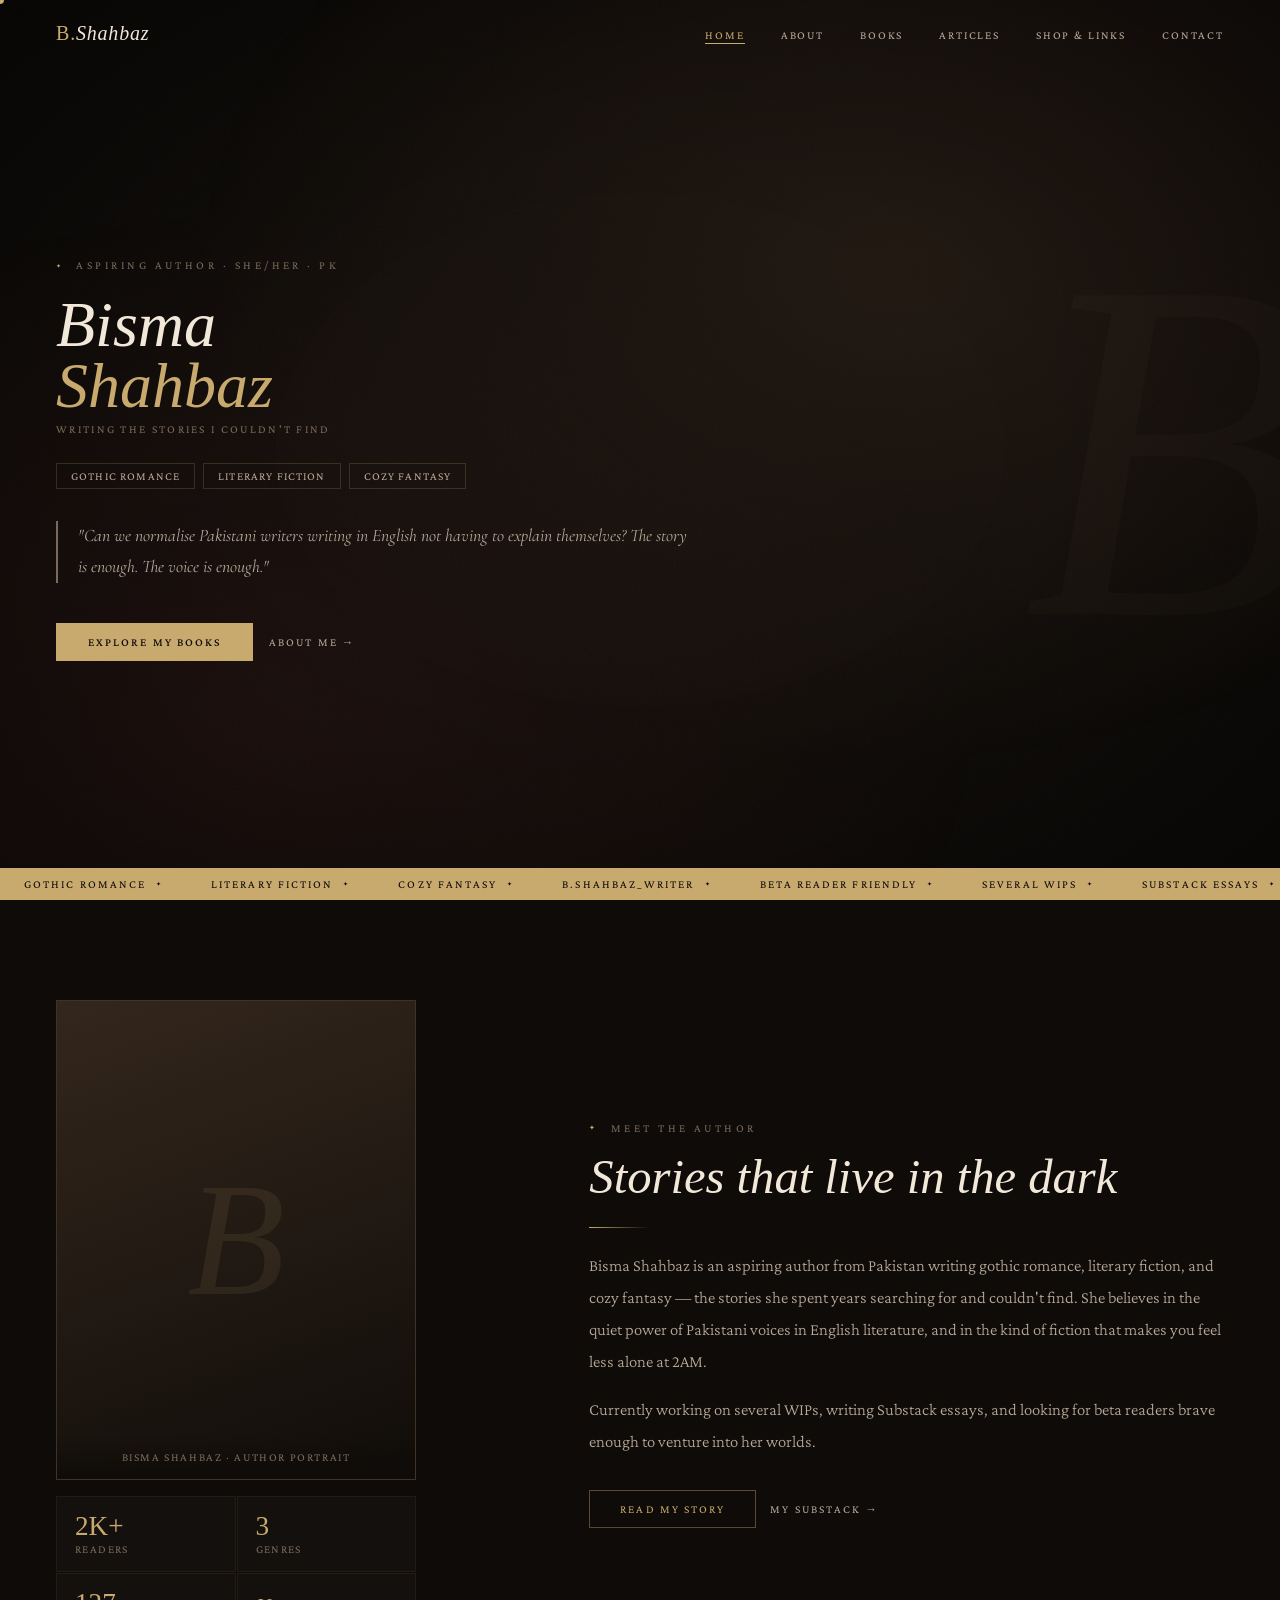
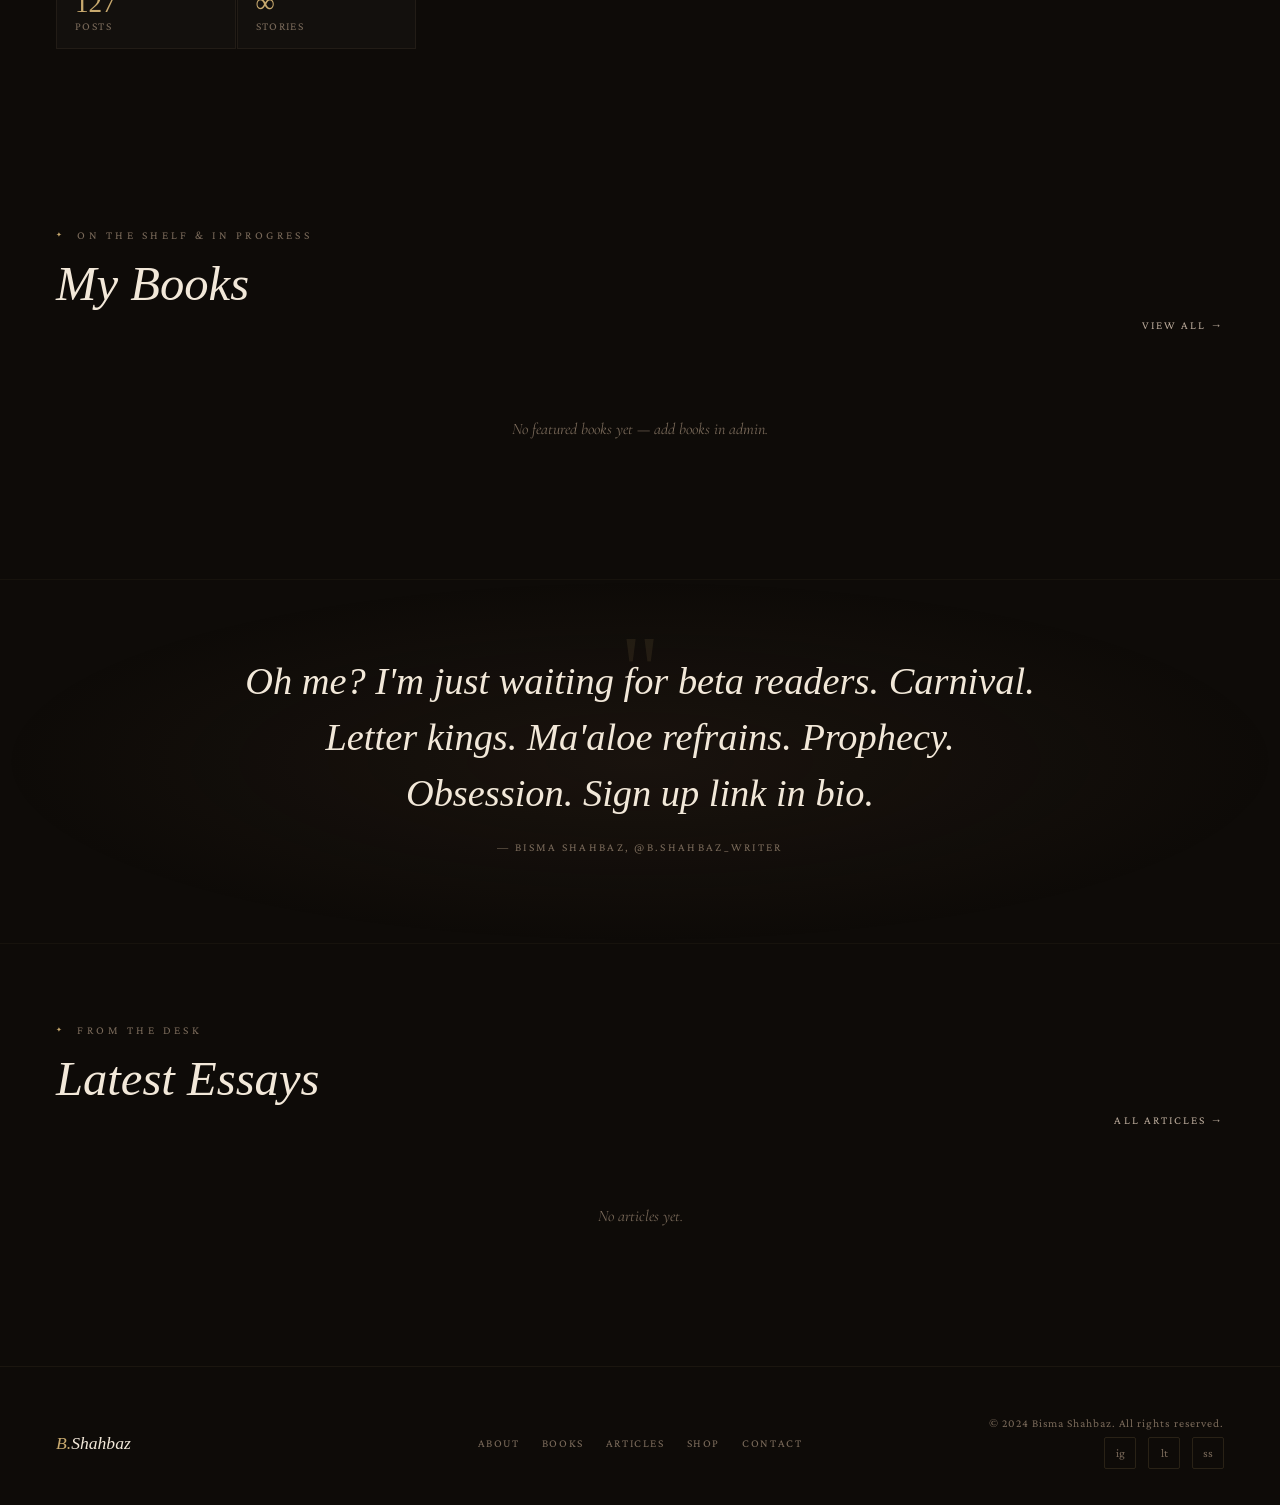
==== commit ab69ea3f: "Update index.html" ====
--- a/index.html
+++ b/index.html
@@ -342,7 +342,7 @@
   </div>
 </footer>
 
-<script src="main.js"></script>
-<script src="cms-loader.js"></script>
+<script src="main.js?v=1778331381"></script>
+<script src="cms-loader.js?v=1778331376"></script>
 </body>
 </html>
--- a/style.css
+++ b/style.css
@@ -1,60 +1,81 @@
-@import url('https://fonts.googleapis.com/css2?family=Cormorant+Garamond:ital,wght@0,300;0,400;0,500;0,600;1,300;1,400;1,600&family=IM+Fell+English:ital@0;1&family=Crimson+Pro:ital,wght@0,300;0,400;1,300;1,400&display=swap');
-
-/* ══════════════════════════════════════
-   ROOT & RESET
-══════════════════════════════════════ */
-*, *::before, *::after { margin: 0; padding: 0; box-sizing: border-box; }
-
+@import url('https://fonts.googleapis.com/css2?family=Cormorant+Garamond:ital,wght@0,300;0,400;0,500;0,600;1,300;1,400;1,600&family=IM+Fell+English:ital@0;1&family=Crimson+Pro:ital,wght@0,300;0,400;1,300;1,400&family=Playfair+Display:ital,wght@0,400;0,700;1,400&family=Libre+Baskerville:ital,wght@0,400;0,700;1,400&family=Lora:ital,wght@0,400;0,700;1,400&display=swap');
+
+/* ══════════════════════════════════════
+   CSS VARIABLES — driven by theme.json
+══════════════════════════════════════ */
 :root {
-  --ink:        #0e0b08;
-  --ink-mid:    #1c1612;
-  --ink-soft:   #2a221a;
-  --brown:      #3d2b1f;
-  --brown-mid:  #5c3d2e;
-  --brown-light:#8b6150;
-  --parchment:  #f2e8d9;
-  --parchment-dark: #e0d0bb;
-  --parchment-warm: #d4bfa0;
-  --gold:       #c8a96e;
-  --gold-light: #e2c99a;
-  --gold-dim:   #8a6f3f;
-  --text:       #e8ddd0;
-  --text-mid:   #b8a898;
-  --text-dim:   #7a6a5a;
-  --red-dim:    #6b2d2d;
+  --accent:       #c8a96e;
+  --accent-hover: #e2c99a;
+  --bg:           #0e0b08;
+  --bg-mid:       #1c1612;
+  --bg-soft:      #2a221a;
+  --text:         #e8ddd0;
+  --text-mid:     #b8a898;
+  --text-dim:     #7a6a5a;
+  --parchment:    #f2e8d9;
+  --beige-dark:   #e8dfd0;
+  --beige-warm:   #d4c9b5;
+  --brown:        #3d2b1f;
+  --brown-mid:    #5c3d2e;
+  --red-dim:      #6b2d2d;
 
   --font-display: 'IM Fell English', serif;
   --font-serif:   'Cormorant Garamond', serif;
   --font-body:    'Crimson Pro', serif;
-}
-
+
+  /* Font sizes — controlled by theme */
+  --fs-eyebrow:   0.72rem;
+  --fs-body:      1rem;
+  --fs-body-lg:   1.05rem;
+  --fs-h1:        clamp(3.2rem, 5vw, 5.8rem);
+  --fs-h2:        clamp(2.2rem, 3.8vw, 3.8rem);
+  --fs-h3:        1.6rem;
+}
+
+/* Font size overrides */
+body.fs-small  { --fs-eyebrow:0.62rem; --fs-body:0.9rem;  --fs-body-lg:0.95rem; --fs-h1:clamp(2.8rem,4vw,5rem);   --fs-h2:clamp(2rem,3vw,3.2rem);   }
+body.fs-medium { --fs-eyebrow:0.72rem; --fs-body:1rem;    --fs-body-lg:1.05rem; --fs-h1:clamp(3.2rem,5vw,5.8rem); --fs-h2:clamp(2.2rem,3.8vw,3.8rem); }
+body.fs-large  { --fs-eyebrow:0.85rem; --fs-body:1.1rem;  --fs-body-lg:1.18rem; --fs-h1:clamp(3.5rem,6vw,6.5rem); --fs-h2:clamp(2.5rem,4.5vw,4.5rem); }
+body.fs-xlarge { --fs-eyebrow:1rem;    --fs-body:1.22rem; --fs-body-lg:1.3rem;  --fs-h1:clamp(4rem,7vw,7.5rem);   --fs-h2:clamp(2.8rem,5vw,5rem);   }
+
+/* ══════════════════════════════════════
+   RESET
+══════════════════════════════════════ */
+*, *::before, *::after { margin: 0; padding: 0; box-sizing: border-box; }
 html { scroll-behavior: smooth; }
 
 body {
   font-family: var(--font-body);
-  background: var(--ink);
+  background: var(--bg);
   color: var(--text);
   overflow-x: hidden;
   min-height: 100vh;
-  cursor: none;
-  position: relative;
-}
-
-/* Paper texture overlay */
+  font-size: var(--fs-body);
+}
+
+/* Texture */
 body::before {
   content: '';
   position: fixed; inset: 0; z-index: 0; pointer-events: none;
-  background-image:
-    url("data:image/svg+xml,%3Csvg xmlns='http://www.w3.org/2000/svg' width='400' height='400'%3E%3Cfilter id='noise'%3E%3CfeTurbulence type='fractalNoise' baseFrequency='0.75' numOctaves='4' stitchTiles='stitch'/%3E%3CfeColorMatrix type='saturate' values='0'/%3E%3C/filter%3E%3Crect width='400' height='400' filter='url(%23noise)' opacity='0.045'/%3E%3C/svg%3E");
-  opacity: 1;
-}
-
-/* Vignette */
+  background-image: url("data:image/svg+xml,%3Csvg xmlns='http://www.w3.org/2000/svg' width='400' height='400'%3E%3Cfilter id='noise'%3E%3CfeTurbulence type='fractalNoise' baseFrequency='0.75' numOctaves='4' stitchTiles='stitch'/%3E%3CfeColorMatrix type='saturate' values='0'/%3E%3C/filter%3E%3Crect width='400' height='400' filter='url(%23noise)' opacity='0.04'/%3E%3C/svg%3E");
+}
 body::after {
   content: '';
   position: fixed; inset: 0; z-index: 0; pointer-events: none;
-  background: radial-gradient(ellipse at center, transparent 40%, rgba(0,0,0,0.55) 100%);
-}
+  background: radial-gradient(ellipse at center, transparent 40%, rgba(0,0,0,0.5) 100%);
+}
+
+/* ══════════════════════════════════════
+   CURSOR (lightweight)
+══════════════════════════════════════ */
+.cursor-dot {
+  width: 8px; height: 8px; background: var(--accent); border-radius: 50%;
+  position: fixed; top: 0; left: 0; pointer-events: none; z-index: 9999;
+  transform: translate(-50%,-50%);
+  transition: width 0.2s, height 0.2s, opacity 0.2s;
+  will-change: left, top;
+}
+@media (hover: none) { .cursor-dot { display: none; } }
 
 /* ══════════════════════════════════════
    NAV
@@ -72,7 +93,7 @@
   opacity: 0; transition: opacity 0.4s;
 }
 nav.scrolled {
-  background: rgba(14,11,8,0.94);
+  background: rgba(14,11,8,0.95);
   backdrop-filter: blur(16px);
   padding: 14px 56px;
 }
@@ -80,65 +101,52 @@
 
 .nav-logo {
   font-family: var(--font-display);
-  font-size: 1.25rem;
-  color: var(--parchment);
-  text-decoration: none;
-  letter-spacing: 0.04em;
-  font-style: italic;
-}
-.nav-logo span { color: var(--gold); font-style: normal; }
-
-.nav-links {
-  display: flex; gap: 36px; list-style: none; align-items: center;
-}
+  font-size: 1.25rem; color: var(--parchment);
+  text-decoration: none; letter-spacing: 0.04em; font-style: italic;
+}
+.nav-logo span { color: var(--accent); font-style: normal; }
+
+.nav-links { display: flex; gap: 36px; list-style: none; align-items: center; }
 .nav-links a {
   font-family: var(--font-body);
-  font-size: 0.82rem;
-  letter-spacing: 0.16em;
-  text-transform: uppercase;
-  color: var(--text-mid);
-  text-decoration: none;
-  position: relative;
-  transition: color 0.3s;
+  font-size: var(--fs-eyebrow); letter-spacing: 0.16em; text-transform: uppercase;
+  color: var(--text-mid); text-decoration: none; position: relative; transition: color 0.3s;
 }
 .nav-links a::after {
   content: '';
   position: absolute; bottom: -3px; left: 0; right: 0; height: 1px;
-  background: var(--gold);
-  transform: scaleX(0); transform-origin: left;
-  transition: transform 0.3s;
-}
-.nav-links a:hover, .nav-links a.active { color: var(--gold); }
+  background: var(--accent); transform: scaleX(0); transform-origin: left; transition: transform 0.3s;
+}
+.nav-links a:hover, .nav-links a.active { color: var(--accent); }
 .nav-links a:hover::after, .nav-links a.active::after { transform: scaleX(1); }
 
-.nav-menu-toggle {
-  display: none; flex-direction: column; gap: 5px; cursor: pointer;
-  background: none; border: none; padding: 4px;
-}
-.nav-menu-toggle span {
-  display: block; width: 24px; height: 1px; background: var(--gold);
-  transition: all 0.3s;
-}
-
-/* Mobile nav */
+/* Hamburger */
+.nav-toggle {
+  display: none; flex-direction: column; gap: 5px;
+  cursor: pointer; background: none; border: none; padding: 4px; z-index: 600;
+}
+.nav-toggle span {
+  display: block; width: 24px; height: 1px; background: var(--accent);
+  transition: all 0.3s; transform-origin: center;
+}
+.nav-toggle.open span:nth-child(1) { transform: rotate(45deg) translate(4px, 4px); }
+.nav-toggle.open span:nth-child(2) { opacity: 0; }
+.nav-toggle.open span:nth-child(3) { transform: rotate(-45deg) translate(4px, -4px); }
+
+/* Mobile nav overlay */
 .nav-mobile {
   display: none; position: fixed; inset: 0; z-index: 499;
-  background: rgba(14,11,8,0.97); backdrop-filter: blur(20px);
-  flex-direction: column; align-items: center; justify-content: center; gap: 36px;
+  background: rgba(14,11,8,0.98); backdrop-filter: blur(20px);
+  flex-direction: column; align-items: center; justify-content: center; gap: 32px;
+  padding: 80px 24px;
 }
 .nav-mobile.open { display: flex; }
 .nav-mobile a {
-  font-family: var(--font-display);
-  font-size: 2rem; font-style: italic;
-  color: var(--parchment); text-decoration: none;
-  transition: color 0.3s;
-}
-.nav-mobile a:hover { color: var(--gold); }
-.nav-mobile-close {
-  position: absolute; top: 24px; right: 32px;
-  background: none; border: none; color: var(--gold);
-  font-size: 1.5rem; cursor: pointer;
-}
+  font-family: var(--font-display); font-size: 2rem; font-style: italic;
+  color: var(--parchment); text-decoration: none; transition: color 0.3s;
+  letter-spacing: 0.02em;
+}
+.nav-mobile a:hover, .nav-mobile a.active { color: var(--accent); }
 
 /* ══════════════════════════════════════
    PAGE WRAPPER
@@ -149,131 +157,70 @@
    SECTION COMMONS
 ══════════════════════════════════════ */
 .section-eyebrow {
-  font-size: 0.68rem; letter-spacing: 0.3em; text-transform: uppercase;
-  color: var(--gold-dim); display: flex; align-items: center; gap: 14px;
-  margin-bottom: 16px;
-}
-.section-eyebrow::before {
-  content: '✦'; font-size: 0.6rem; color: var(--gold);
-}
+  font-size: var(--fs-eyebrow); letter-spacing: 0.3em; text-transform: uppercase;
+  color: var(--text-dim); display: flex; align-items: center; gap: 12px; margin-bottom: 16px;
+}
+.section-eyebrow::before { content: '✦'; font-size: 0.6em; color: var(--accent); }
+
 .section-title {
   font-family: var(--font-display);
-  font-size: clamp(2.4rem, 4vw, 3.8rem);
-  font-weight: 400; line-height: 1.15;
-  color: var(--parchment); font-style: italic;
-  margin-bottom: 20px;
+  font-size: var(--fs-h2); font-weight: 400; line-height: 1.15;
+  color: var(--parchment); font-style: italic; margin-bottom: 18px;
 }
 .section-divider {
   width: 60px; height: 1px;
-  background: linear-gradient(to right, var(--gold), transparent);
-  margin: 24px 0;
+  background: linear-gradient(to right, var(--accent), transparent);
+  margin: 22px 0;
 }
 .section-body {
-  font-size: 1.05rem; line-height: 1.9;
-  color: var(--text-mid); font-weight: 300;
+  font-size: var(--fs-body-lg); line-height: 1.9; color: var(--text-mid); font-weight: 300;
 }
 
 /* ══════════════════════════════════════
    BUTTONS
 ══════════════════════════════════════ */
 .btn {
-  display: inline-block;
-  font-family: var(--font-body);
-  font-size: 0.78rem; letter-spacing: 0.18em; text-transform: uppercase;
-  text-decoration: none; border: none; cursor: pointer;
-  transition: all 0.3s;
-}
-.btn-gold {
-  background: var(--gold); color: var(--ink);
-  padding: 13px 32px; font-weight: 500;
-}
-.btn-gold:hover { background: var(--gold-light); transform: translateY(-2px); }
-.btn-outline {
-  border: 1px solid rgba(200,169,110,0.4); color: var(--gold);
-  padding: 12px 30px; background: transparent;
-}
-.btn-outline:hover { border-color: var(--gold); background: rgba(200,169,110,0.07); }
-.btn-ghost {
-  color: var(--text-mid); padding: 0;
-  display: inline-flex; align-items: center; gap: 8px;
-}
-.btn-ghost:hover { color: var(--gold); gap: 14px; }
+  display: inline-block; font-family: var(--font-body);
+  font-size: var(--fs-eyebrow); letter-spacing: 0.18em; text-transform: uppercase;
+  text-decoration: none; border: none; cursor: pointer; transition: all 0.3s;
+}
+.btn-gold { background: var(--accent); color: var(--bg); padding: 13px 32px; font-weight: 500; }
+.btn-gold:hover { background: var(--accent-hover); transform: translateY(-2px); }
+.btn-outline { border: 1px solid rgba(200,169,110,0.4); color: var(--accent); padding: 12px 30px; background: transparent; }
+.btn-outline:hover { border-color: var(--accent); background: rgba(200,169,110,0.07); }
+.btn-ghost { color: var(--text-mid); padding: 0; display: inline-flex; align-items: center; gap: 8px; }
+.btn-ghost:hover { color: var(--accent); gap: 14px; }
 
 /* ══════════════════════════════════════
    PAGE HERO (inner pages)
 ══════════════════════════════════════ */
 .page-hero {
-  padding: 160px 56px 80px;
-  position: relative; overflow: hidden;
-  border-bottom: 1px solid rgba(200,169,110,0.08);
+  padding: 140px 56px 70px; position: relative; overflow: hidden;
+  border-bottom: 1px solid rgba(200,169,110,0.07);
 }
 .page-hero-bg {
   position: absolute; inset: 0; z-index: 0;
-  background: radial-gradient(ellipse at 60% 40%, rgba(61,43,31,0.6) 0%, transparent 70%);
+  background: radial-gradient(ellipse at 60% 40%, rgba(61,43,31,0.5) 0%, transparent 70%);
 }
 .page-hero-content { position: relative; z-index: 1; max-width: 680px; }
 .page-hero h1 {
   font-family: var(--font-display);
-  font-size: clamp(3rem, 6vw, 5.5rem);
-  font-style: italic; font-weight: 400;
-  color: var(--parchment); line-height: 1.05;
-  margin-bottom: 20px;
-}
-.page-hero p {
-  font-size: 1.1rem; line-height: 1.85;
-  color: var(--text-mid); font-weight: 300; max-width: 520px;
-}
-
-/* ══════════════════════════════════════
-   FOOTER
-══════════════════════════════════════ */
-footer {
-  position: relative; z-index: 1;
-  padding: 60px 56px 40px;
-  border-top: 1px solid rgba(200,169,110,0.08);
-  display: grid; grid-template-columns: 1fr auto 1fr; align-items: center; gap: 40px;
-}
-.footer-logo {
-  font-family: var(--font-display);
-  font-size: 1.1rem; font-style: italic;
-  color: var(--parchment); text-decoration: none;
-}
-.footer-logo span { color: var(--gold); }
-.footer-links { display: flex; gap: 24px; justify-content: center; }
-.footer-links a {
-  font-size: 0.72rem; letter-spacing: 0.14em; text-transform: uppercase;
-  color: var(--text-dim); text-decoration: none; transition: color 0.2s;
-}
-.footer-links a:hover { color: var(--gold); }
-.footer-copy {
-  font-size: 0.72rem; letter-spacing: 0.08em;
-  color: var(--text-dim); text-align: right;
-}
-.footer-socials { display: flex; gap: 16px; justify-content: flex-end; margin-top: 8px; }
-.footer-socials a {
-  width: 32px; height: 32px; border: 1px solid rgba(200,169,110,0.15);
-  display: flex; align-items: center; justify-content: center;
-  color: var(--text-dim); text-decoration: none; font-size: 0.8rem;
-  transition: all 0.2s; border-radius: 2px;
-}
-.footer-socials a:hover { border-color: var(--gold); color: var(--gold); }
-
-/* ══════════════════════════════════════
-   CARD COMMONS
+  font-size: var(--fs-h1); font-style: italic; font-weight: 400;
+  color: var(--parchment); line-height: 1.05; margin-bottom: 18px;
+}
+.page-hero p { font-size: var(--fs-body-lg); line-height: 1.85; color: var(--text-mid); font-weight: 300; }
+
+/* ══════════════════════════════════════
+   CARDS
 ══════════════════════════════════════ */
 .card {
-  background: rgba(255,255,255,0.025);
-  border: 1px solid rgba(200,169,110,0.1);
+  background: rgba(255,255,255,0.025); border: 1px solid rgba(200,169,110,0.1);
   transition: all 0.4s ease;
 }
-.card:hover {
-  background: rgba(255,255,255,0.04);
-  border-color: rgba(200,169,110,0.25);
-  transform: translateY(-4px);
-}
-
-/* ══════════════════════════════════════
-   FADE IN ANIMATION
+.card:hover { background: rgba(255,255,255,0.04); border-color: rgba(200,169,110,0.25); transform: translateY(-4px); }
+
+/* ══════════════════════════════════════
+   FADE UP ANIMATION
 ══════════════════════════════════════ */
 .fade-up { opacity: 0; transform: translateY(28px); transition: opacity 0.8s ease, transform 0.8s ease; }
 .fade-up.visible { opacity: 1; transform: translateY(0); }
@@ -284,27 +231,55 @@
 .fade-up-delay-5 { transition-delay: 0.5s; }
 
 /* ══════════════════════════════════════
-   RESPONSIVE
+   FOOTER
+══════════════════════════════════════ */
+footer {
+  position: relative; z-index: 1;
+  padding: 50px 56px 36px;
+  border-top: 1px solid rgba(200,169,110,0.07);
+  display: grid; grid-template-columns: 1fr auto 1fr; align-items: center; gap: 40px;
+}
+.footer-logo { font-family: var(--font-display); font-size: 1.1rem; font-style: italic; color: var(--parchment); text-decoration: none; }
+.footer-logo span { color: var(--accent); }
+.footer-links { display: flex; gap: 22px; justify-content: center; flex-wrap: wrap; }
+.footer-links a { font-size: var(--fs-eyebrow); letter-spacing: 0.14em; text-transform: uppercase; color: var(--text-dim); text-decoration: none; transition: color 0.2s; }
+.footer-links a:hover { color: var(--accent); }
+.footer-copy { font-size: var(--fs-eyebrow); letter-spacing: 0.08em; color: var(--text-dim); text-align: right; }
+.footer-socials { display: flex; gap: 12px; justify-content: flex-end; margin-top: 8px; }
+.footer-socials a {
+  width: 32px; height: 32px; border: 1px solid rgba(200,169,110,0.15);
+  display: flex; align-items: center; justify-content: center;
+  color: var(--text-dim); text-decoration: none; font-size: 0.75rem;
+  transition: all 0.2s; border-radius: 2px;
+}
+.footer-socials a:hover { border-color: var(--accent); color: var(--accent); }
+
+/* ══════════════════════════════════════
+   SCROLLBAR & SELECTION
+══════════════════════════════════════ */
+::-webkit-scrollbar { width: 4px; }
+::-webkit-scrollbar-track { background: var(--bg); }
+::-webkit-scrollbar-thumb { background: var(--brown-mid); border-radius: 2px; }
+::-webkit-scrollbar-thumb:hover { background: var(--text-dim); }
+::selection { background: rgba(200,169,110,0.25); color: var(--parchment); }
+
+/* ══════════════════════════════════════
+   MOBILE — GLOBAL
 ══════════════════════════════════════ */
 @media (max-width: 768px) {
-  nav { padding: 18px 24px; }
-  nav.scrolled { padding: 12px 24px; }
+  nav { padding: 16px 20px; }
+  nav.scrolled { padding: 12px 20px; }
   .nav-links { display: none; }
-  .nav-menu-toggle { display: flex; }
-  .page-hero { padding: 120px 24px 60px; }
-  footer { grid-template-columns: 1fr; gap: 24px; padding: 40px 24px 28px; }
-  .footer-copy, .footer-socials { text-align: left; justify-content: flex-start; }
-}
-
-/* ══════════════════════════════════════
-   SCROLLBAR
-══════════════════════════════════════ */
-::-webkit-scrollbar { width: 4px; }
-::-webkit-scrollbar-track { background: var(--ink); }
-::-webkit-scrollbar-thumb { background: var(--brown-mid); border-radius: 2px; }
-::-webkit-scrollbar-thumb:hover { background: var(--gold-dim); }
-
-/* ══════════════════════════════════════
-   SELECTION
-══════════════════════════════════════ */
-::selection { background: rgba(200,169,110,0.25); color: var(--parchment); }
+  .nav-toggle { display: flex; }
+  nav::after { left: 20px; right: 20px; }
+
+  .page-hero { padding: 110px 20px 50px; }
+  .page-hero h1 { font-size: clamp(2.4rem, 10vw, 4rem); }
+
+  footer {
+    grid-template-columns: 1fr; gap: 20px; padding: 36px 20px 24px; text-align: center;
+  }
+  .footer-copy { text-align: center; }
+  .footer-socials { justify-content: center; }
+  .footer-links { justify-content: center; }
+}
